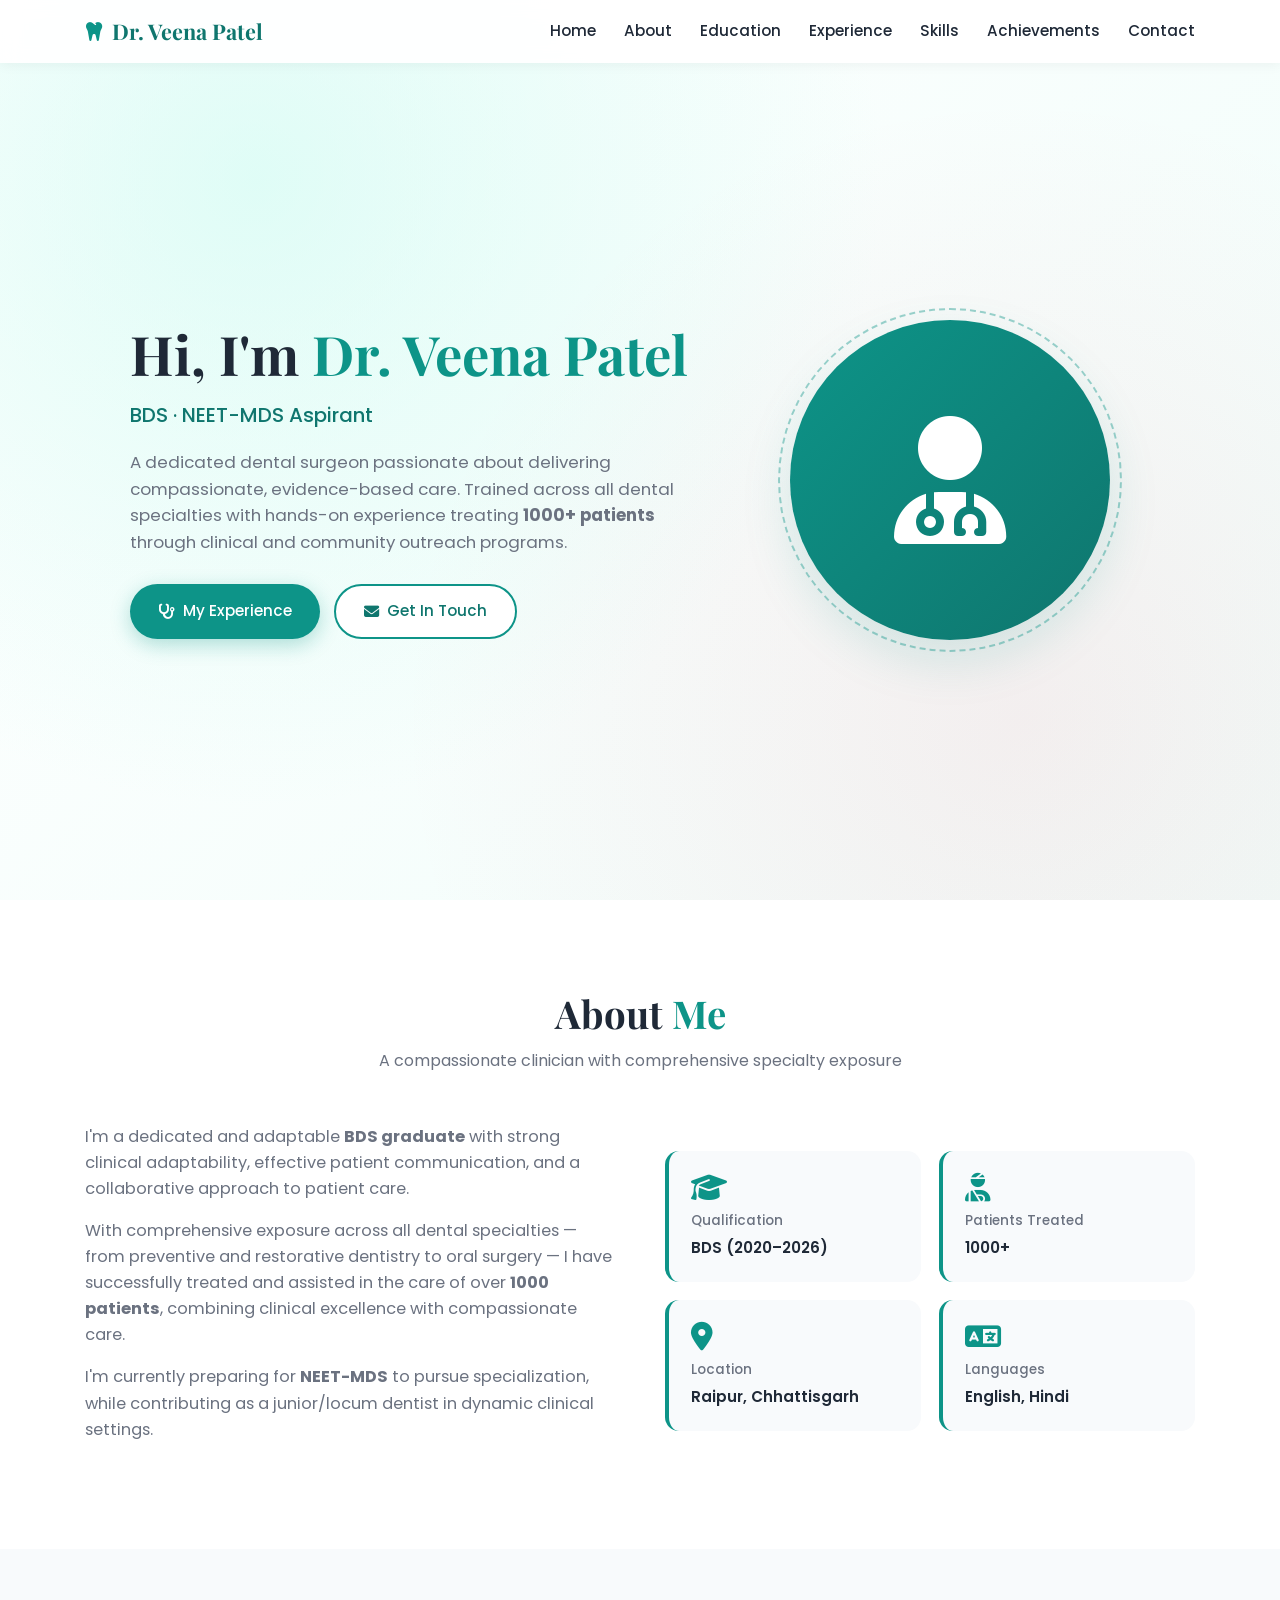
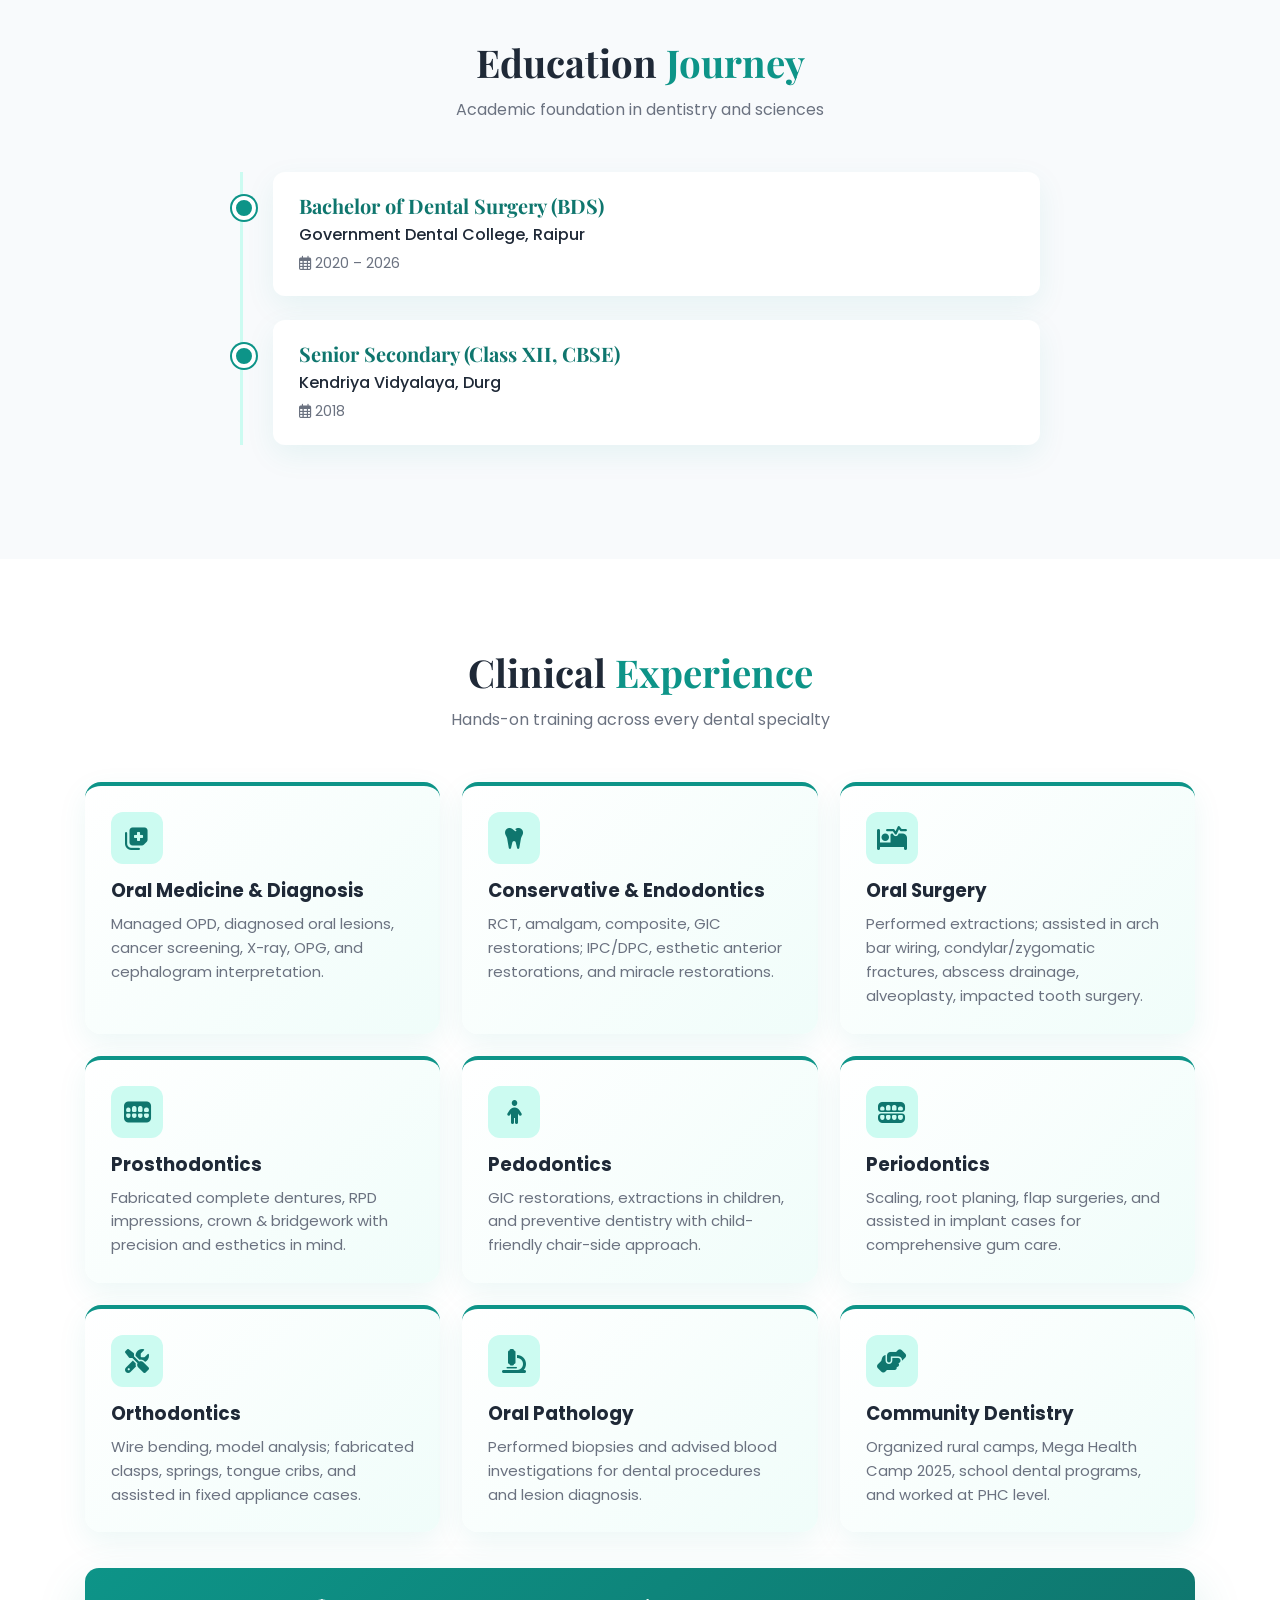
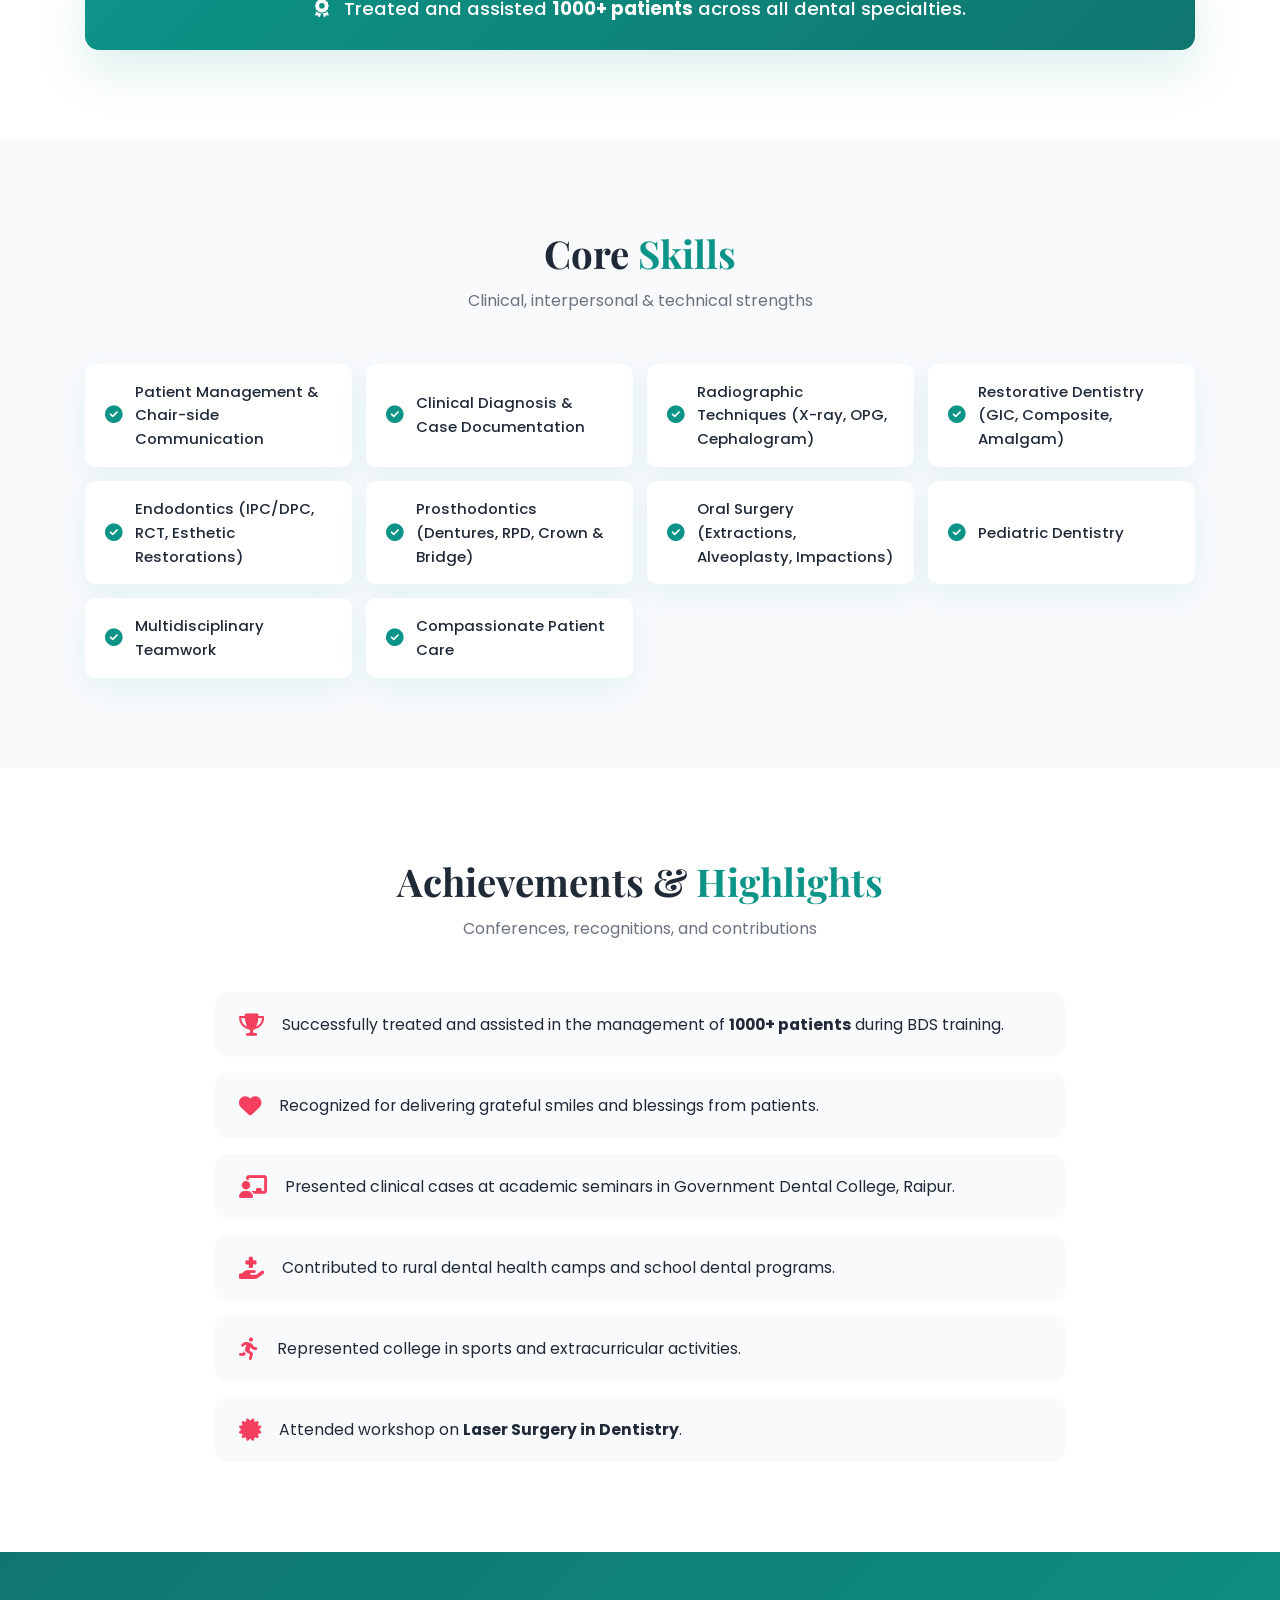
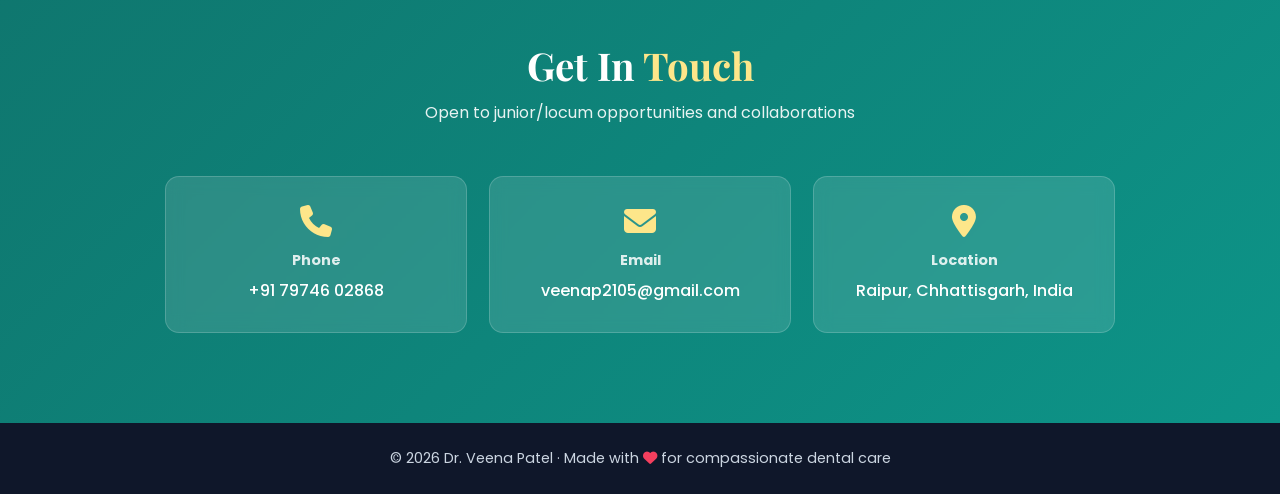
==== veena.html @ d3d99067 "Add Dr. Veena Patel portfolio page" ====
<!DOCTYPE html>
<html lang="en">
<head>
    <meta charset="UTF-8">
    <meta name="viewport" content="width=device-width, initial-scale=1.0">
    <meta name="description" content="Dr. Veena Patel - BDS Graduate, NEET-MDS Aspirant. Dental Surgeon Portfolio.">
    <title>Dr. Veena Patel | BDS | Dental Surgeon</title>
    <link rel="stylesheet" href="https://cdnjs.cloudflare.com/ajax/libs/font-awesome/6.4.0/css/all.min.css">
    <link href="https://fonts.googleapis.com/css2?family=Poppins:wght@300;400;500;600;700&family=Playfair+Display:wght@600;700&display=swap" rel="stylesheet">
    <style>
        * { margin: 0; padding: 0; box-sizing: border-box; }

        :root {
            --primary: #0d9488;        /* teal-600 */
            --primary-dark: #0f766e;   /* teal-700 */
            --primary-light: #ccfbf1;  /* teal-100 */
            --accent: #f43f5e;         /* rose-500 */
            --text: #1f2937;
            --text-light: #6b7280;
            --bg: #f8fafc;
            --white: #ffffff;
            --shadow: 0 10px 30px rgba(13, 148, 136, 0.08);
            --shadow-lg: 0 20px 50px rgba(13, 148, 136, 0.15);
        }

        html { scroll-behavior: smooth; }

        body {
            font-family: 'Poppins', sans-serif;
            color: var(--text);
            background: var(--bg);
            line-height: 1.6;
        }

        .container { max-width: 1150px; margin: 0 auto; padding: 0 20px; }

        h1, h2, h3 { font-family: 'Playfair Display', serif; line-height: 1.2; }

        /* Navbar */
        .navbar {
            position: fixed; top: 0; left: 0; right: 0;
            background: rgba(255,255,255,0.95);
            backdrop-filter: blur(10px);
            box-shadow: 0 2px 12px rgba(0,0,0,0.05);
            z-index: 1000;
            padding: 14px 0;
        }
        .navbar .container { display: flex; justify-content: space-between; align-items: center; }
        .nav-brand {
            font-family: 'Playfair Display', serif;
            font-weight: 700;
            font-size: 1.35rem;
            color: var(--primary-dark);
        }
        .nav-brand i { margin-right: 8px; color: var(--primary); }
        .nav-menu { list-style: none; display: flex; gap: 28px; }
        .nav-menu a {
            text-decoration: none; color: var(--text);
            font-weight: 500; font-size: 0.95rem;
            transition: color 0.2s;
        }
        .nav-menu a:hover { color: var(--primary); }
        .hamburger { display: none; flex-direction: column; gap: 5px; cursor: pointer; }
        .hamburger span { width: 25px; height: 3px; background: var(--primary-dark); border-radius: 2px; }

        /* Hero */
        .hero {
            min-height: 100vh;
            padding: 120px 0 60px;
            background:
                radial-gradient(circle at 20% 20%, rgba(204,251,241,0.6), transparent 50%),
                radial-gradient(circle at 80% 80%, rgba(244,63,94,0.08), transparent 50%),
                linear-gradient(135deg, #ffffff 0%, #f0fdfa 100%);
            display: flex; align-items: center;
        }
        .hero-grid {
            display: grid;
            grid-template-columns: 1.4fr 1fr;
            gap: 60px;
            align-items: center;
        }
        .hero-title {
            font-size: 3.4rem;
            color: var(--text);
            margin-bottom: 12px;
        }
        .hero-title .highlight { color: var(--primary); }
        .hero-subtitle {
            font-size: 1.25rem;
            color: var(--primary-dark);
            font-weight: 500;
            margin-bottom: 18px;
        }
        .hero-description {
            font-size: 1.05rem;
            color: var(--text-light);
            margin-bottom: 28px;
            max-width: 560px;
        }
        .hero-buttons { display: flex; gap: 14px; flex-wrap: wrap; }
        .btn {
            padding: 13px 28px;
            border-radius: 50px;
            text-decoration: none;
            font-weight: 500;
            font-size: 0.95rem;
            display: inline-flex; align-items: center; gap: 8px;
            transition: all 0.3s ease;
        }
        .btn-primary {
            background: var(--primary);
            color: white;
            box-shadow: 0 6px 20px rgba(13,148,136,0.3);
        }
        .btn-primary:hover { background: var(--primary-dark); transform: translateY(-2px); }
        .btn-secondary {
            background: white; color: var(--primary-dark);
            border: 2px solid var(--primary);
        }
        .btn-secondary:hover { background: var(--primary-light); }

        .hero-avatar {
            justify-self: center;
            width: 320px; height: 320px;
            border-radius: 50%;
            background: linear-gradient(135deg, var(--primary), var(--primary-dark));
            display: flex; align-items: center; justify-content: center;
            box-shadow: var(--shadow-lg);
            position: relative;
        }
        .hero-avatar::before {
            content: '';
            position: absolute; inset: -12px;
            border-radius: 50%;
            border: 2px dashed var(--primary);
            opacity: 0.4;
            animation: spin 30s linear infinite;
        }
        @keyframes spin { to { transform: rotate(360deg); } }
        .hero-avatar i { font-size: 8rem; color: white; }

        /* Sections */
        section { padding: 90px 0; }
        .section-title {
            text-align: center;
            font-size: 2.4rem;
            margin-bottom: 12px;
            color: var(--text);
        }
        .section-title span { color: var(--primary); }
        .section-subtitle {
            text-align: center;
            color: var(--text-light);
            margin-bottom: 50px;
            font-size: 1rem;
        }

        /* About */
        .about { background: white; }
        .about-grid {
            display: grid;
            grid-template-columns: 1fr 1fr;
            gap: 50px;
            align-items: center;
        }
        .about-text p {
            color: var(--text-light);
            margin-bottom: 16px;
            font-size: 1.02rem;
        }
        .info-cards {
            display: grid;
            grid-template-columns: 1fr 1fr;
            gap: 18px;
        }
        .info-card {
            background: var(--bg);
            padding: 22px;
            border-radius: 14px;
            border-left: 4px solid var(--primary);
            transition: transform 0.3s;
        }
        .info-card:hover { transform: translateY(-4px); }
        .info-card i {
            font-size: 1.8rem;
            color: var(--primary);
            margin-bottom: 8px;
        }
        .info-card h4 { font-family: 'Poppins', sans-serif; font-size: 0.85rem; color: var(--text-light); font-weight: 500; margin-bottom: 4px; }
        .info-card p { font-weight: 600; color: var(--text); font-size: 0.95rem; }

        /* Education */
        .education { background: var(--bg); }
        .timeline {
            max-width: 800px; margin: 0 auto;
            position: relative;
            padding-left: 30px;
            border-left: 3px solid var(--primary-light);
        }
        .timeline-item {
            position: relative;
            background: white;
            padding: 22px 26px;
            border-radius: 12px;
            box-shadow: var(--shadow);
            margin-bottom: 24px;
        }
        .timeline-item::before {
            content: '';
            position: absolute;
            left: -41px; top: 24px;
            width: 16px; height: 16px;
            background: var(--primary);
            border-radius: 50%;
            border: 4px solid white;
            box-shadow: 0 0 0 2px var(--primary);
        }
        .timeline-item h3 { font-size: 1.25rem; color: var(--primary-dark); margin-bottom: 4px; }
        .timeline-item .institute { color: var(--text); font-weight: 500; margin-bottom: 4px; }
        .timeline-item .duration { font-size: 0.88rem; color: var(--text-light); }

        /* Experience */
        .experience { background: white; }
        .exp-grid {
            display: grid;
            grid-template-columns: repeat(auto-fit, minmax(290px, 1fr));
            gap: 22px;
        }
        .exp-card {
            background: linear-gradient(135deg, #ffffff, #f0fdfa);
            padding: 26px;
            border-radius: 16px;
            box-shadow: var(--shadow);
            transition: all 0.3s;
            border-top: 4px solid var(--primary);
        }
        .exp-card:hover {
            transform: translateY(-6px);
            box-shadow: var(--shadow-lg);
        }
        .exp-icon {
            width: 52px; height: 52px;
            background: var(--primary-light);
            border-radius: 12px;
            display: flex; align-items: center; justify-content: center;
            margin-bottom: 16px;
        }
        .exp-icon i { font-size: 1.5rem; color: var(--primary-dark); }
        .exp-card h3 {
            font-family: 'Poppins', sans-serif;
            font-size: 1.15rem;
            margin-bottom: 10px;
            color: var(--text);
        }
        .exp-card p { font-size: 0.93rem; color: var(--text-light); }

        .highlight-banner {
            margin-top: 36px;
            background: linear-gradient(135deg, var(--primary), var(--primary-dark));
            color: white;
            padding: 26px;
            border-radius: 14px;
            text-align: center;
            font-size: 1.15rem;
            font-weight: 500;
            box-shadow: var(--shadow-lg);
        }
        .highlight-banner i { margin-right: 10px; }

        /* Skills */
        .skills { background: var(--bg); }
        .skills-grid {
            display: grid;
            grid-template-columns: repeat(auto-fit, minmax(260px, 1fr));
            gap: 14px;
        }
        .skill-chip {
            background: white;
            padding: 16px 20px;
            border-radius: 10px;
            box-shadow: var(--shadow);
            display: flex; align-items: center; gap: 12px;
            transition: all 0.3s;
        }
        .skill-chip:hover {
            transform: translateX(6px);
            border-left: 4px solid var(--primary);
        }
        .skill-chip i { color: var(--primary); font-size: 1.1rem; }
        .skill-chip span { font-size: 0.93rem; font-weight: 500; }

        /* Achievements */
        .achievements { background: white; }
        .ach-list {
            max-width: 850px;
            margin: 0 auto;
            display: grid;
            gap: 16px;
        }
        .ach-item {
            display: flex; gap: 18px;
            background: var(--bg);
            padding: 20px 24px;
            border-radius: 12px;
            transition: all 0.3s;
        }
        .ach-item:hover { background: var(--primary-light); }
        .ach-item i {
            color: var(--accent);
            font-size: 1.4rem;
            margin-top: 2px;
        }
        .ach-item p { color: var(--text); font-size: 0.98rem; }

        /* Contact */
        .contact {
            background: linear-gradient(135deg, var(--primary-dark), var(--primary));
            color: white;
        }
        .contact .section-title, .contact .section-subtitle { color: white; }
        .contact .section-title span { color: #fde68a; }
        .contact .section-subtitle { opacity: 0.9; }
        .contact-grid {
            display: grid;
            grid-template-columns: repeat(auto-fit, minmax(250px, 1fr));
            gap: 22px;
            max-width: 950px;
            margin: 0 auto;
        }
        .contact-card {
            background: rgba(255,255,255,0.12);
            backdrop-filter: blur(8px);
            padding: 28px 22px;
            border-radius: 14px;
            text-align: center;
            border: 1px solid rgba(255,255,255,0.18);
            transition: all 0.3s;
        }
        .contact-card:hover { background: rgba(255,255,255,0.18); transform: translateY(-4px); }
        .contact-card i { font-size: 2rem; margin-bottom: 12px; color: #fde68a; }
        .contact-card h4 { font-family: 'Poppins', sans-serif; font-size: 0.9rem; margin-bottom: 6px; opacity: 0.85; }
        .contact-card a, .contact-card p {
            color: white; text-decoration: none; font-weight: 500; font-size: 1rem;
            word-break: break-word;
        }
        .contact-card a:hover { text-decoration: underline; }

        /* Footer */
        footer {
            background: #0f172a;
            color: #cbd5e1;
            text-align: center;
            padding: 24px 0;
            font-size: 0.9rem;
        }
        footer i { color: var(--accent); }

        /* Responsive */
        @media (max-width: 860px) {
            .nav-menu { display: none; }
            .hamburger { display: flex; }
            .nav-menu.active {
                display: flex;
                position: absolute; top: 60px; left: 0; right: 0;
                background: white;
                flex-direction: column;
                padding: 20px;
                gap: 18px;
                box-shadow: 0 8px 20px rgba(0,0,0,0.1);
            }
            .hero-grid, .about-grid { grid-template-columns: 1fr; gap: 40px; }
            .hero-title { font-size: 2.3rem; }
            .hero-avatar { width: 240px; height: 240px; }
            .hero-avatar i { font-size: 6rem; }
            .section-title { font-size: 1.9rem; }
            section { padding: 60px 0; }
            .info-cards { grid-template-columns: 1fr; }
        }
    </style>
</head>
<body>
    <!-- Navigation -->
    <nav class="navbar">
        <div class="container">
            <div class="nav-brand"><i class="fas fa-tooth"></i>Dr. Veena Patel</div>
            <ul class="nav-menu" id="navMenu">
                <li><a href="#home">Home</a></li>
                <li><a href="#about">About</a></li>
                <li><a href="#education">Education</a></li>
                <li><a href="#experience">Experience</a></li>
                <li><a href="#skills">Skills</a></li>
                <li><a href="#achievements">Achievements</a></li>
                <li><a href="#contact">Contact</a></li>
            </ul>
            <div class="hamburger" id="hamburger">
                <span></span><span></span><span></span>
            </div>
        </div>
    </nav>

    <!-- Hero -->
    <section id="home" class="hero">
        <div class="container">
            <div class="hero-grid">
                <div>
                    <h1 class="hero-title">Hi, I'm <span class="highlight">Dr. Veena Patel</span></h1>
                    <p class="hero-subtitle">BDS &middot; NEET-MDS Aspirant</p>
                    <p class="hero-description">
                        A dedicated dental surgeon passionate about delivering compassionate, evidence-based care.
                        Trained across all dental specialties with hands-on experience treating
                        <strong>1000+ patients</strong> through clinical and community outreach programs.
                    </p>
                    <div class="hero-buttons">
                        <a href="#experience" class="btn btn-primary"><i class="fas fa-stethoscope"></i> My Experience</a>
                        <a href="#contact" class="btn btn-secondary"><i class="fas fa-envelope"></i> Get In Touch</a>
                    </div>
                </div>
                <div class="hero-avatar">
                    <i class="fas fa-user-md"></i>
                </div>
            </div>
        </div>
    </section>

    <!-- About -->
    <section id="about" class="about">
        <div class="container">
            <h2 class="section-title">About <span>Me</span></h2>
            <p class="section-subtitle">A compassionate clinician with comprehensive specialty exposure</p>
            <div class="about-grid">
                <div class="about-text">
                    <p>
                        I'm a dedicated and adaptable <strong>BDS graduate</strong> with strong clinical adaptability,
                        effective patient communication, and a collaborative approach to patient care.
                    </p>
                    <p>
                        With comprehensive exposure across all dental specialties — from preventive and restorative
                        dentistry to oral surgery — I have successfully treated and assisted in the care of
                        over <strong>1000 patients</strong>, combining clinical excellence with compassionate care.
                    </p>
                    <p>
                        I'm currently preparing for <strong>NEET-MDS</strong> to pursue specialization, while
                        contributing as a junior/locum dentist in dynamic clinical settings.
                    </p>
                </div>
                <div class="info-cards">
                    <div class="info-card">
                        <i class="fas fa-graduation-cap"></i>
                        <h4>Qualification</h4>
                        <p>BDS (2020–2026)</p>
                    </div>
                    <div class="info-card">
                        <i class="fas fa-user-injured"></i>
                        <h4>Patients Treated</h4>
                        <p>1000+</p>
                    </div>
                    <div class="info-card">
                        <i class="fas fa-map-marker-alt"></i>
                        <h4>Location</h4>
                        <p>Raipur, Chhattisgarh</p>
                    </div>
                    <div class="info-card">
                        <i class="fas fa-language"></i>
                        <h4>Languages</h4>
                        <p>English, Hindi</p>
                    </div>
                </div>
            </div>
        </div>
    </section>

    <!-- Education -->
    <section id="education" class="education">
        <div class="container">
            <h2 class="section-title">Education <span>Journey</span></h2>
            <p class="section-subtitle">Academic foundation in dentistry and sciences</p>
            <div class="timeline">
                <div class="timeline-item">
                    <h3>Bachelor of Dental Surgery (BDS)</h3>
                    <p class="institute">Government Dental College, Raipur</p>
                    <p class="duration"><i class="far fa-calendar-alt"></i> 2020 – 2026</p>
                </div>
                <div class="timeline-item">
                    <h3>Senior Secondary (Class XII, CBSE)</h3>
                    <p class="institute">Kendriya Vidyalaya, Durg</p>
                    <p class="duration"><i class="far fa-calendar-alt"></i> 2018</p>
                </div>
            </div>
        </div>
    </section>

    <!-- Experience -->
    <section id="experience" class="experience">
        <div class="container">
            <h2 class="section-title">Clinical <span>Experience</span></h2>
            <p class="section-subtitle">Hands-on training across every dental specialty</p>
            <div class="exp-grid">
                <div class="exp-card">
                    <div class="exp-icon"><i class="fas fa-notes-medical"></i></div>
                    <h3>Oral Medicine & Diagnosis</h3>
                    <p>Managed OPD, diagnosed oral lesions, cancer screening, X-ray, OPG, and cephalogram interpretation.</p>
                </div>
                <div class="exp-card">
                    <div class="exp-icon"><i class="fas fa-tooth"></i></div>
                    <h3>Conservative & Endodontics</h3>
                    <p>RCT, amalgam, composite, GIC restorations; IPC/DPC, esthetic anterior restorations, and miracle restorations.</p>
                </div>
                <div class="exp-card">
                    <div class="exp-icon"><i class="fas fa-procedures"></i></div>
                    <h3>Oral Surgery</h3>
                    <p>Performed extractions; assisted in arch bar wiring, condylar/zygomatic fractures, abscess drainage, alveoplasty, impacted tooth surgery.</p>
                </div>
                <div class="exp-card">
                    <div class="exp-icon"><i class="fas fa-teeth"></i></div>
                    <h3>Prosthodontics</h3>
                    <p>Fabricated complete dentures, RPD impressions, crown & bridgework with precision and esthetics in mind.</p>
                </div>
                <div class="exp-card">
                    <div class="exp-icon"><i class="fas fa-child"></i></div>
                    <h3>Pedodontics</h3>
                    <p>GIC restorations, extractions in children, and preventive dentistry with child-friendly chair-side approach.</p>
                </div>
                <div class="exp-card">
                    <div class="exp-icon"><i class="fas fa-teeth-open"></i></div>
                    <h3>Periodontics</h3>
                    <p>Scaling, root planing, flap surgeries, and assisted in implant cases for comprehensive gum care.</p>
                </div>
                <div class="exp-card">
                    <div class="exp-icon"><i class="fas fa-tools"></i></div>
                    <h3>Orthodontics</h3>
                    <p>Wire bending, model analysis; fabricated clasps, springs, tongue cribs, and assisted in fixed appliance cases.</p>
                </div>
                <div class="exp-card">
                    <div class="exp-icon"><i class="fas fa-microscope"></i></div>
                    <h3>Oral Pathology</h3>
                    <p>Performed biopsies and advised blood investigations for dental procedures and lesion diagnosis.</p>
                </div>
                <div class="exp-card">
                    <div class="exp-icon"><i class="fas fa-hands-helping"></i></div>
                    <h3>Community Dentistry</h3>
                    <p>Organized rural camps, Mega Health Camp 2025, school dental programs, and worked at PHC level.</p>
                </div>
            </div>
            <div class="highlight-banner">
                <i class="fas fa-award"></i>
                Treated and assisted <strong>1000+ patients</strong> across all dental specialties.
            </div>
        </div>
    </section>

    <!-- Skills -->
    <section id="skills" class="skills">
        <div class="container">
            <h2 class="section-title">Core <span>Skills</span></h2>
            <p class="section-subtitle">Clinical, interpersonal & technical strengths</p>
            <div class="skills-grid">
                <div class="skill-chip"><i class="fas fa-check-circle"></i><span>Patient Management & Chair-side Communication</span></div>
                <div class="skill-chip"><i class="fas fa-check-circle"></i><span>Clinical Diagnosis & Case Documentation</span></div>
                <div class="skill-chip"><i class="fas fa-check-circle"></i><span>Radiographic Techniques (X-ray, OPG, Cephalogram)</span></div>
                <div class="skill-chip"><i class="fas fa-check-circle"></i><span>Restorative Dentistry (GIC, Composite, Amalgam)</span></div>
                <div class="skill-chip"><i class="fas fa-check-circle"></i><span>Endodontics (IPC/DPC, RCT, Esthetic Restorations)</span></div>
                <div class="skill-chip"><i class="fas fa-check-circle"></i><span>Prosthodontics (Dentures, RPD, Crown & Bridge)</span></div>
                <div class="skill-chip"><i class="fas fa-check-circle"></i><span>Oral Surgery (Extractions, Alveoplasty, Impactions)</span></div>
                <div class="skill-chip"><i class="fas fa-check-circle"></i><span>Pediatric Dentistry</span></div>
                <div class="skill-chip"><i class="fas fa-check-circle"></i><span>Multidisciplinary Teamwork</span></div>
                <div class="skill-chip"><i class="fas fa-check-circle"></i><span>Compassionate Patient Care</span></div>
            </div>
        </div>
    </section>

    <!-- Achievements -->
    <section id="achievements" class="achievements">
        <div class="container">
            <h2 class="section-title">Achievements & <span>Highlights</span></h2>
            <p class="section-subtitle">Conferences, recognitions, and contributions</p>
            <div class="ach-list">
                <div class="ach-item"><i class="fas fa-trophy"></i><p>Successfully treated and assisted in the management of <strong>1000+ patients</strong> during BDS training.</p></div>
                <div class="ach-item"><i class="fas fa-heart"></i><p>Recognized for delivering grateful smiles and blessings from patients.</p></div>
                <div class="ach-item"><i class="fas fa-chalkboard-teacher"></i><p>Presented clinical cases at academic seminars in Government Dental College, Raipur.</p></div>
                <div class="ach-item"><i class="fas fa-hand-holding-medical"></i><p>Contributed to rural dental health camps and school dental programs.</p></div>
                <div class="ach-item"><i class="fas fa-running"></i><p>Represented college in sports and extracurricular activities.</p></div>
                <div class="ach-item"><i class="fas fa-certificate"></i><p>Attended workshop on <strong>Laser Surgery in Dentistry</strong>.</p></div>
            </div>
        </div>
    </section>

    <!-- Contact -->
    <section id="contact" class="contact">
        <div class="container">
            <h2 class="section-title">Get In <span>Touch</span></h2>
            <p class="section-subtitle">Open to junior/locum opportunities and collaborations</p>
            <div class="contact-grid">
                <div class="contact-card">
                    <i class="fas fa-phone"></i>
                    <h4>Phone</h4>
                    <a href="tel:+917974602868">+91 79746 02868</a>
                </div>
                <div class="contact-card">
                    <i class="fas fa-envelope"></i>
                    <h4>Email</h4>
                    <a href="mailto:veenap2105@gmail.com">veenap2105@gmail.com</a>
                </div>
                <div class="contact-card">
                    <i class="fas fa-map-marker-alt"></i>
                    <h4>Location</h4>
                    <p>Raipur, Chhattisgarh, India</p>
                </div>
            </div>
        </div>
    </section>

    <!-- Footer -->
    <footer>
        <div class="container">
            <p>&copy; 2026 Dr. Veena Patel &middot; Made with <i class="fas fa-heart"></i> for compassionate dental care</p>
        </div>
    </footer>

    <script>
        // Mobile menu toggle
        const hamburger = document.getElementById('hamburger');
        const navMenu = document.getElementById('navMenu');
        hamburger.addEventListener('click', () => navMenu.classList.toggle('active'));
        document.querySelectorAll('.nav-menu a').forEach(link => {
            link.addEventListener('click', () => navMenu.classList.remove('active'));
        });
    </script>
</body>
</html>
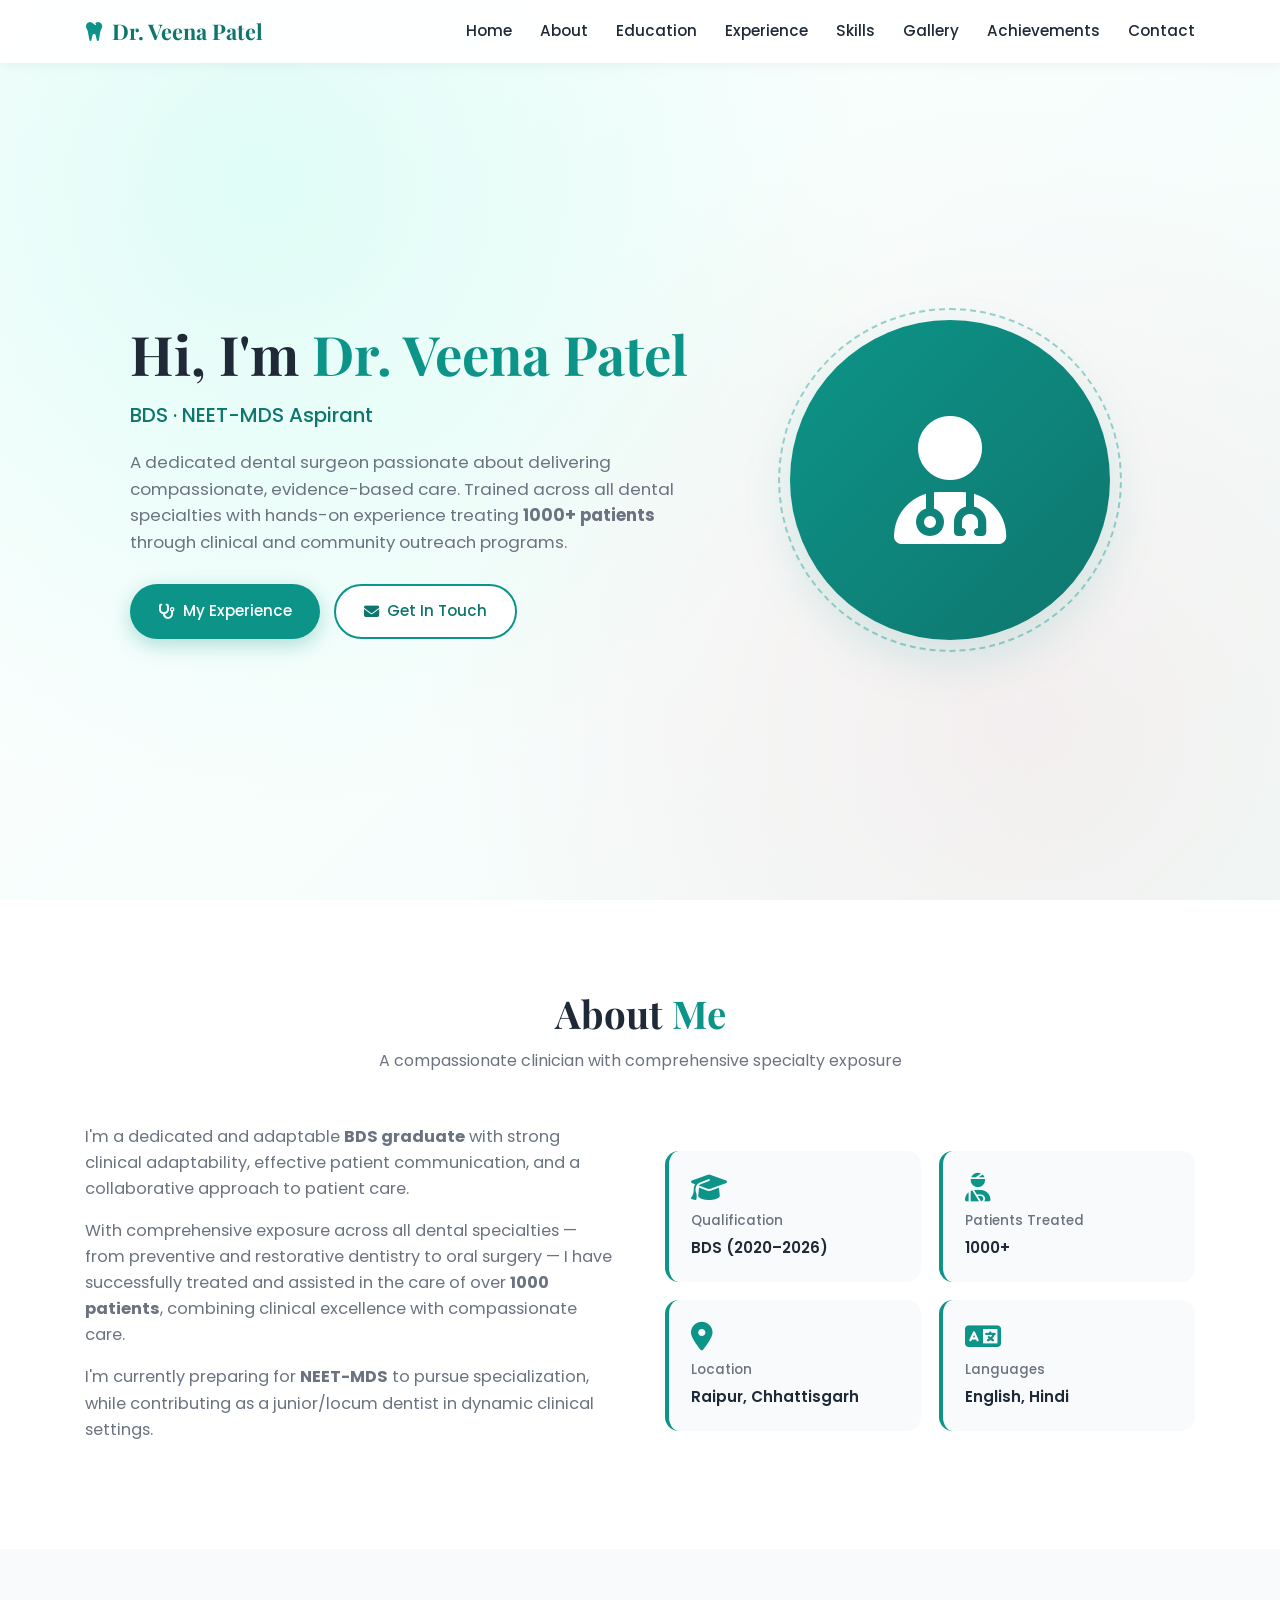
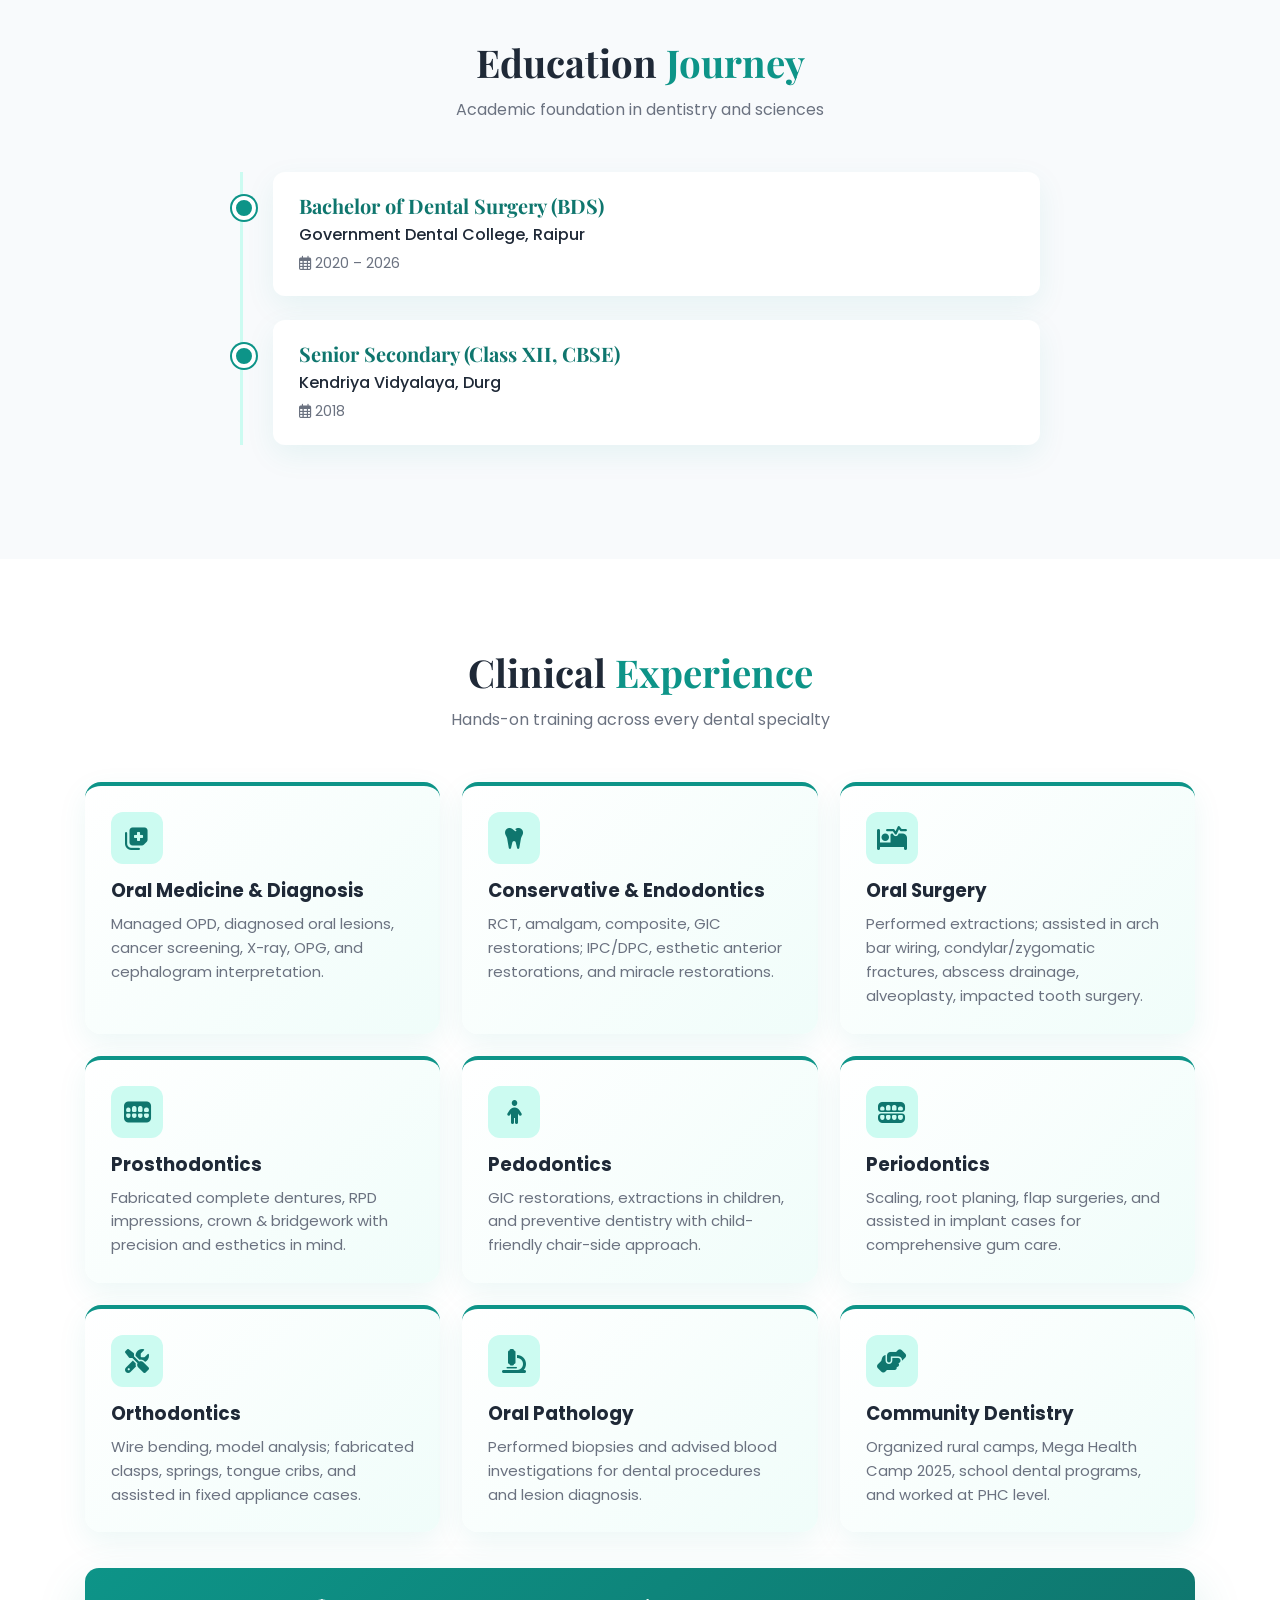
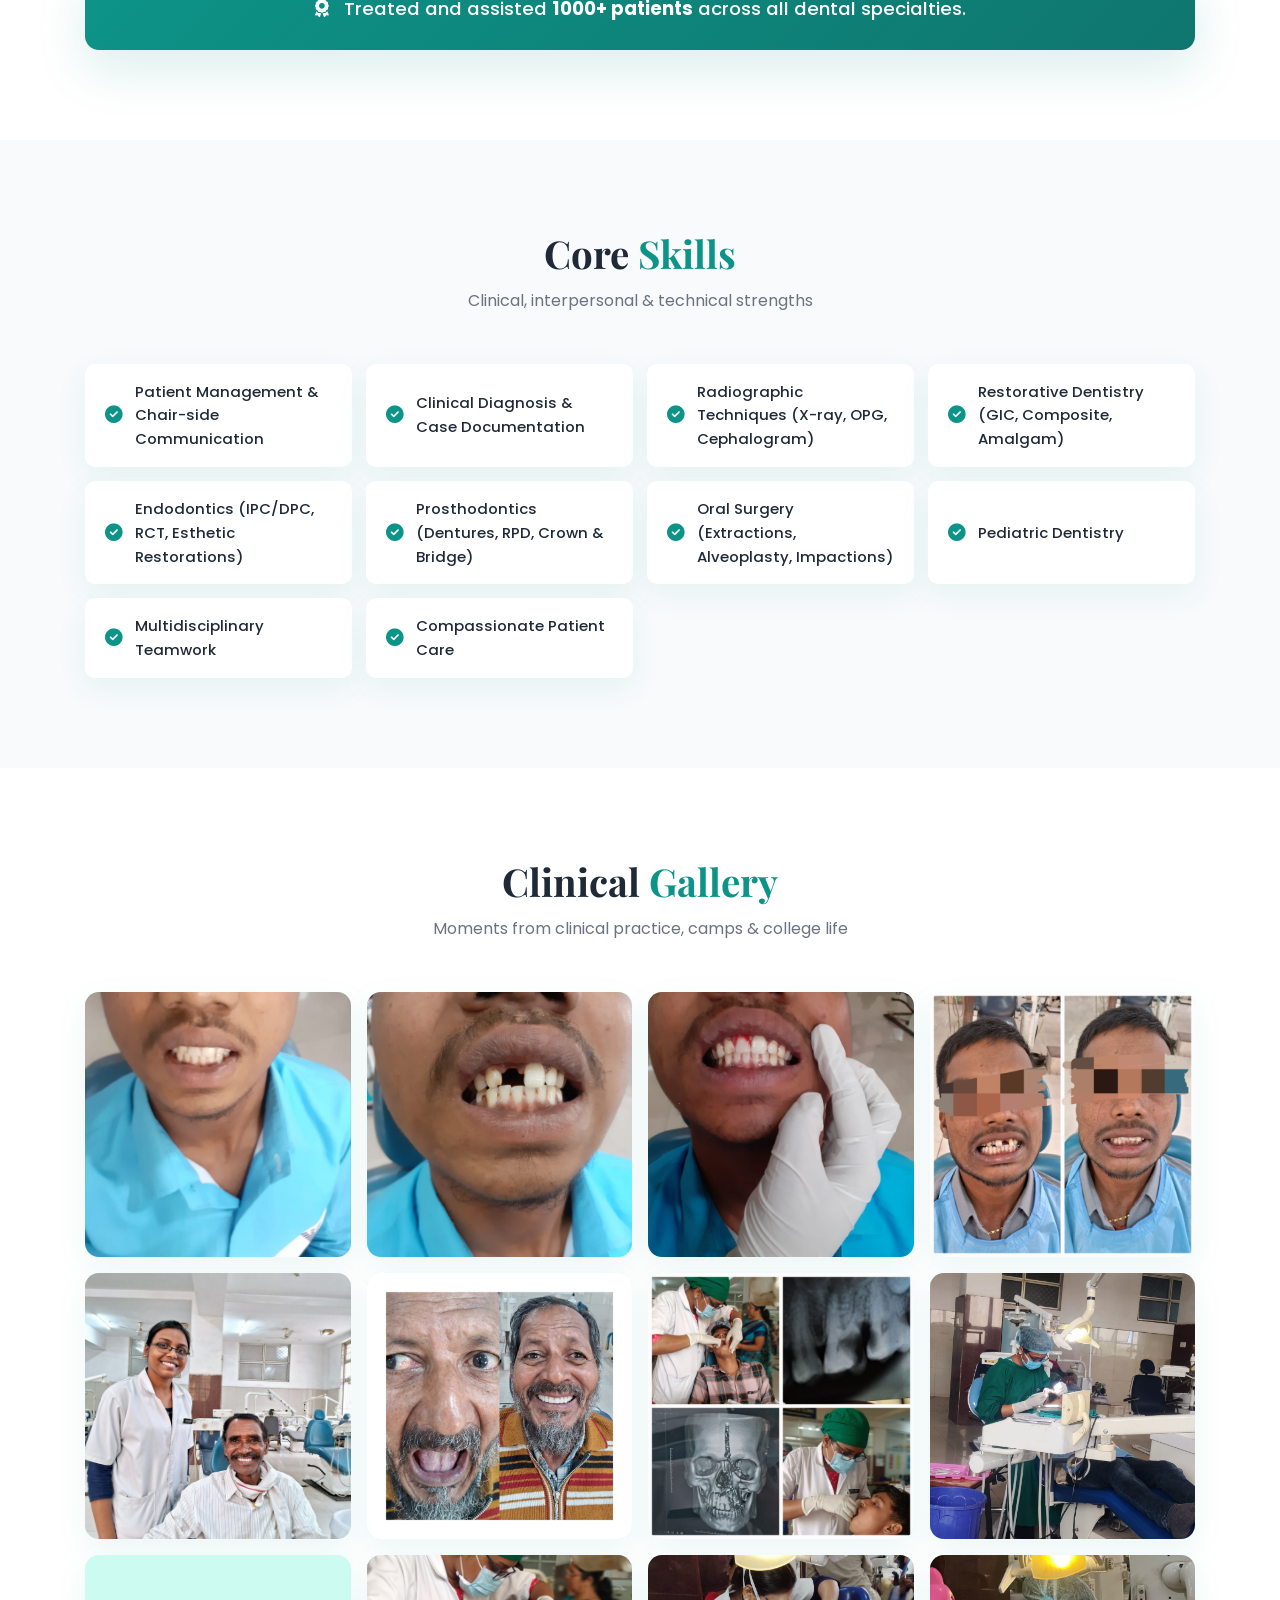
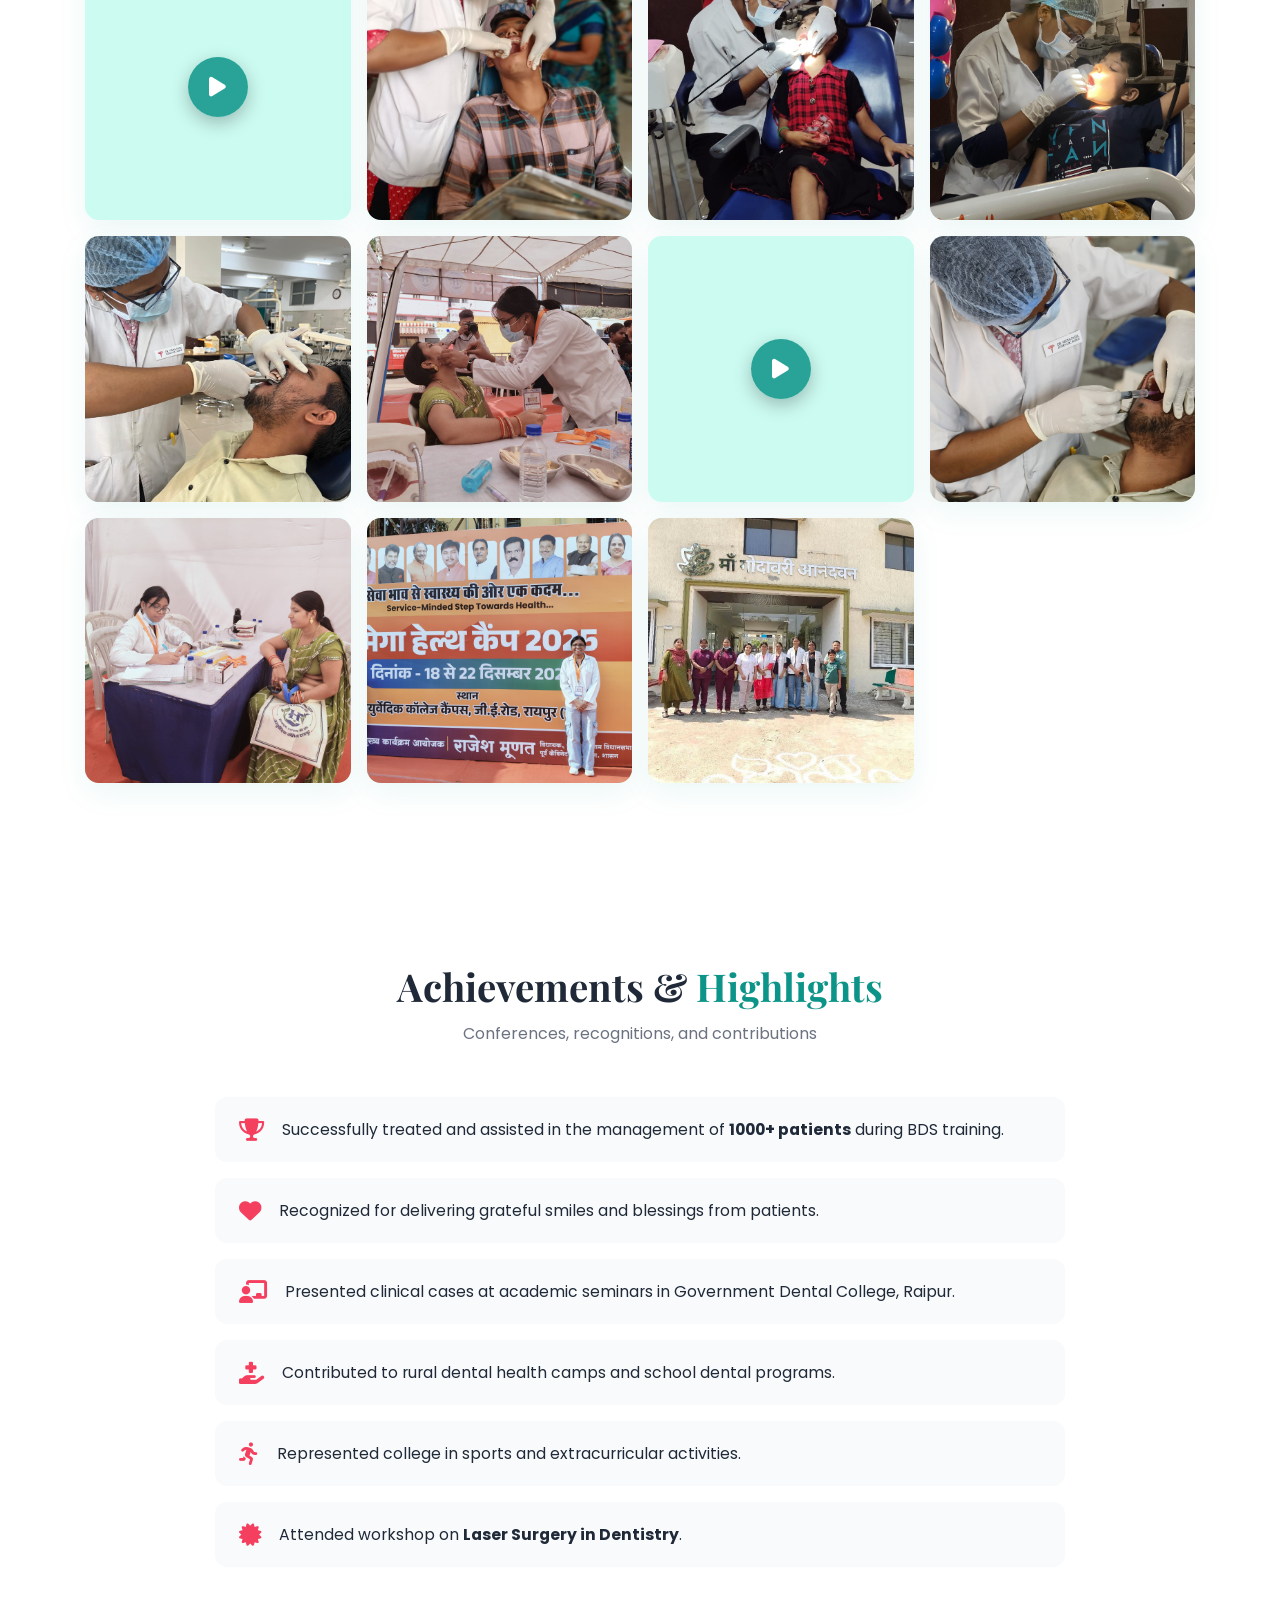
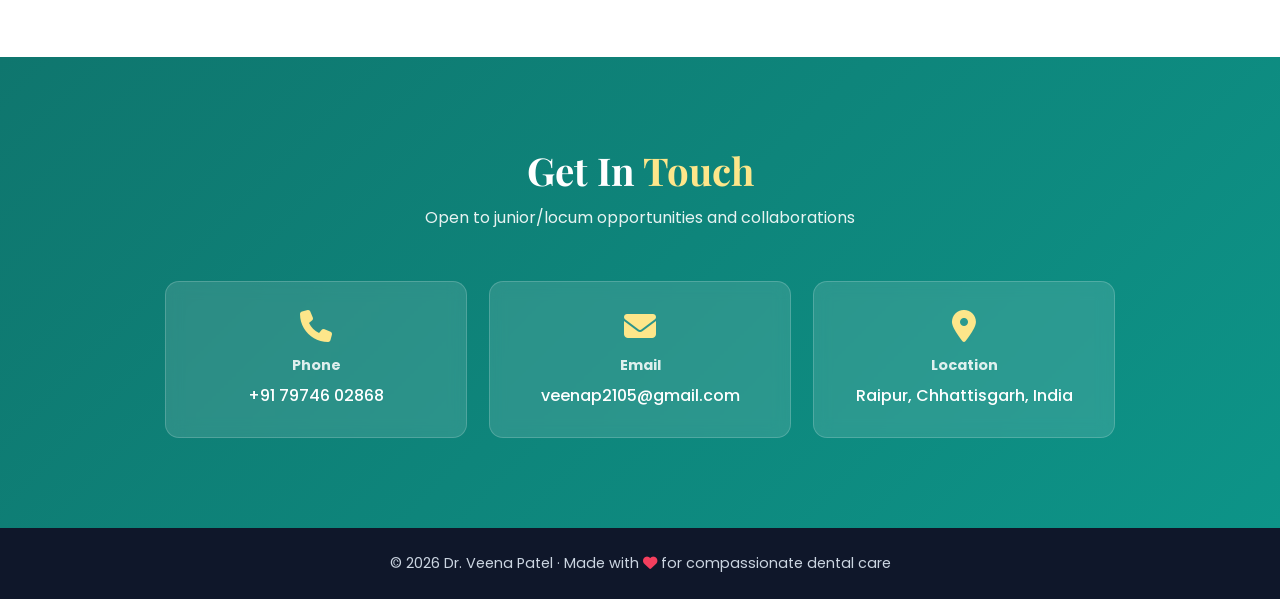
==== commit 7ea32d69: "Add Gallery section with lightbox for Dr. Veena's page" ====
--- a/veena.html
+++ b/veena.html
@@ -354,6 +354,115 @@
             font-size: 0.9rem;
         }
         footer i { color: var(--accent); }
+
+        /* Gallery */
+        .gallery { background: white; }
+        .gallery-grid {
+            display: grid;
+            grid-template-columns: repeat(auto-fill, minmax(240px, 1fr));
+            gap: 16px;
+        }
+        .gallery-item {
+            position: relative;
+            aspect-ratio: 1 / 1;
+            overflow: hidden;
+            border-radius: 14px;
+            cursor: pointer;
+            box-shadow: var(--shadow);
+            background: var(--primary-light);
+            transition: transform 0.35s ease, box-shadow 0.35s ease;
+        }
+        .gallery-item img, .gallery-item video {
+            width: 100%; height: 100%;
+            object-fit: cover;
+            display: block;
+            transition: transform 0.5s ease;
+        }
+        .gallery-item:hover { transform: translateY(-4px); box-shadow: var(--shadow-lg); }
+        .gallery-item:hover img, .gallery-item:hover video { transform: scale(1.08); }
+        .gallery-item .gallery-overlay {
+            position: absolute; inset: 0;
+            background: linear-gradient(to top, rgba(15, 118, 110, 0.7), transparent 50%);
+            opacity: 0;
+            transition: opacity 0.3s ease;
+            display: flex; align-items: flex-end; justify-content: center;
+            padding: 16px;
+            color: white;
+            font-size: 1.2rem;
+        }
+        .gallery-item:hover .gallery-overlay { opacity: 1; }
+        .gallery-item.video-item::after {
+            content: '\f04b';
+            font-family: 'Font Awesome 6 Free';
+            font-weight: 900;
+            position: absolute;
+            top: 50%; left: 50%;
+            transform: translate(-50%, -50%);
+            width: 60px; height: 60px;
+            background: rgba(13, 148, 136, 0.85);
+            color: white;
+            border-radius: 50%;
+            display: flex; align-items: center; justify-content: center;
+            font-size: 1.4rem;
+            pointer-events: none;
+            box-shadow: 0 6px 18px rgba(0,0,0,0.25);
+        }
+
+        /* Lightbox */
+        .lightbox {
+            position: fixed; inset: 0;
+            background: rgba(0, 0, 0, 0.92);
+            display: none;
+            align-items: center; justify-content: center;
+            z-index: 2000;
+            padding: 30px;
+            animation: fadeIn 0.25s ease;
+        }
+        .lightbox.active { display: flex; }
+        @keyframes fadeIn { from { opacity: 0; } to { opacity: 1; } }
+        .lightbox-content {
+            max-width: 92vw;
+            max-height: 88vh;
+            border-radius: 10px;
+            box-shadow: 0 20px 60px rgba(0,0,0,0.5);
+        }
+        .lightbox-content img, .lightbox-content video {
+            max-width: 92vw;
+            max-height: 88vh;
+            border-radius: 10px;
+            display: block;
+        }
+        .lightbox-close, .lightbox-prev, .lightbox-next {
+            position: absolute;
+            background: rgba(255,255,255,0.12);
+            color: white;
+            border: none;
+            width: 50px; height: 50px;
+            border-radius: 50%;
+            font-size: 1.4rem;
+            cursor: pointer;
+            display: flex; align-items: center; justify-content: center;
+            transition: background 0.2s, transform 0.2s;
+            backdrop-filter: blur(10px);
+        }
+        .lightbox-close:hover, .lightbox-prev:hover, .lightbox-next:hover {
+            background: rgba(255,255,255,0.25);
+            transform: scale(1.1);
+        }
+        .lightbox-close { top: 24px; right: 24px; }
+        .lightbox-prev { left: 24px; top: 50%; transform: translateY(-50%); }
+        .lightbox-next { right: 24px; top: 50%; transform: translateY(-50%); }
+        .lightbox-prev:hover, .lightbox-next:hover { transform: translateY(-50%) scale(1.1); }
+        .lightbox-counter {
+            position: absolute;
+            bottom: 24px; left: 50%;
+            transform: translateX(-50%);
+            color: white;
+            background: rgba(0,0,0,0.5);
+            padding: 6px 16px;
+            border-radius: 20px;
+            font-size: 0.9rem;
+        }
 
         /* Responsive */
         @media (max-width: 860px) {
@@ -375,6 +484,11 @@
             .section-title { font-size: 1.9rem; }
             section { padding: 60px 0; }
             .info-cards { grid-template-columns: 1fr; }
+            .gallery-grid { grid-template-columns: repeat(auto-fill, minmax(150px, 1fr)); gap: 10px; }
+            .lightbox-close, .lightbox-prev, .lightbox-next { width: 42px; height: 42px; font-size: 1.1rem; }
+            .lightbox-close { top: 14px; right: 14px; }
+            .lightbox-prev { left: 10px; }
+            .lightbox-next { right: 10px; }
         }
     </style>
 </head>
@@ -389,6 +503,7 @@
                 <li><a href="#education">Education</a></li>
                 <li><a href="#experience">Experience</a></li>
                 <li><a href="#skills">Skills</a></li>
+                <li><a href="#gallery">Gallery</a></li>
                 <li><a href="#achievements">Achievements</a></li>
                 <li><a href="#contact">Contact</a></li>
             </ul>
@@ -568,6 +683,44 @@
         </div>
     </section>
 
+    <!-- Gallery -->
+    <section id="gallery" class="gallery">
+        <div class="container">
+            <h2 class="section-title">Clinical <span>Gallery</span></h2>
+            <p class="section-subtitle">Moments from clinical practice, camps & college life</p>
+            <div class="gallery-grid" id="galleryGrid">
+                <div class="gallery-item" data-type="image" data-src="Veena_dental/gallery-01.jpeg"><img src="Veena_dental/gallery-01.jpeg" alt="Dental moment 1" loading="lazy"><div class="gallery-overlay"><i class="fas fa-search-plus"></i></div></div>
+                <div class="gallery-item" data-type="image" data-src="Veena_dental/gallery-02.jpeg"><img src="Veena_dental/gallery-02.jpeg" alt="Dental moment 2" loading="lazy"><div class="gallery-overlay"><i class="fas fa-search-plus"></i></div></div>
+                <div class="gallery-item" data-type="image" data-src="Veena_dental/gallery-03.jpeg"><img src="Veena_dental/gallery-03.jpeg" alt="Dental moment 3" loading="lazy"><div class="gallery-overlay"><i class="fas fa-search-plus"></i></div></div>
+                <div class="gallery-item" data-type="image" data-src="Veena_dental/gallery-04.jpeg"><img src="Veena_dental/gallery-04.jpeg" alt="Dental moment 4" loading="lazy"><div class="gallery-overlay"><i class="fas fa-search-plus"></i></div></div>
+                <div class="gallery-item" data-type="image" data-src="Veena_dental/gallery-05.jpeg"><img src="Veena_dental/gallery-05.jpeg" alt="Dental moment 5" loading="lazy"><div class="gallery-overlay"><i class="fas fa-search-plus"></i></div></div>
+                <div class="gallery-item" data-type="image" data-src="Veena_dental/gallery-06.jpeg"><img src="Veena_dental/gallery-06.jpeg" alt="Dental moment 6" loading="lazy"><div class="gallery-overlay"><i class="fas fa-search-plus"></i></div></div>
+                <div class="gallery-item" data-type="image" data-src="Veena_dental/gallery-07.jpeg"><img src="Veena_dental/gallery-07.jpeg" alt="Dental moment 7" loading="lazy"><div class="gallery-overlay"><i class="fas fa-search-plus"></i></div></div>
+                <div class="gallery-item" data-type="image" data-src="Veena_dental/gallery-08.jpeg"><img src="Veena_dental/gallery-08.jpeg" alt="Dental moment 8" loading="lazy"><div class="gallery-overlay"><i class="fas fa-search-plus"></i></div></div>
+                <div class="gallery-item video-item" data-type="video" data-src="Veena_dental/video-01.mp4"><video src="Veena_dental/video-01.mp4" muted preload="metadata"></video><div class="gallery-overlay"></div></div>
+                <div class="gallery-item" data-type="image" data-src="Veena_dental/gallery-09.jpeg"><img src="Veena_dental/gallery-09.jpeg" alt="Dental moment 9" loading="lazy"><div class="gallery-overlay"><i class="fas fa-search-plus"></i></div></div>
+                <div class="gallery-item" data-type="image" data-src="Veena_dental/gallery-10.jpeg"><img src="Veena_dental/gallery-10.jpeg" alt="Dental moment 10" loading="lazy"><div class="gallery-overlay"><i class="fas fa-search-plus"></i></div></div>
+                <div class="gallery-item" data-type="image" data-src="Veena_dental/gallery-11.jpeg"><img src="Veena_dental/gallery-11.jpeg" alt="Dental moment 11" loading="lazy"><div class="gallery-overlay"><i class="fas fa-search-plus"></i></div></div>
+                <div class="gallery-item" data-type="image" data-src="Veena_dental/gallery-12.jpeg"><img src="Veena_dental/gallery-12.jpeg" alt="Dental moment 12" loading="lazy"><div class="gallery-overlay"><i class="fas fa-search-plus"></i></div></div>
+                <div class="gallery-item" data-type="image" data-src="Veena_dental/gallery-13.jpeg"><img src="Veena_dental/gallery-13.jpeg" alt="Dental moment 13" loading="lazy"><div class="gallery-overlay"><i class="fas fa-search-plus"></i></div></div>
+                <div class="gallery-item video-item" data-type="video" data-src="Veena_dental/video-02.mp4"><video src="Veena_dental/video-02.mp4" muted preload="metadata"></video><div class="gallery-overlay"></div></div>
+                <div class="gallery-item" data-type="image" data-src="Veena_dental/gallery-14.jpeg"><img src="Veena_dental/gallery-14.jpeg" alt="Dental moment 14" loading="lazy"><div class="gallery-overlay"><i class="fas fa-search-plus"></i></div></div>
+                <div class="gallery-item" data-type="image" data-src="Veena_dental/gallery-15.jpeg"><img src="Veena_dental/gallery-15.jpeg" alt="Dental moment 15" loading="lazy"><div class="gallery-overlay"><i class="fas fa-search-plus"></i></div></div>
+                <div class="gallery-item" data-type="image" data-src="Veena_dental/gallery-16.jpeg"><img src="Veena_dental/gallery-16.jpeg" alt="Dental moment 16" loading="lazy"><div class="gallery-overlay"><i class="fas fa-search-plus"></i></div></div>
+                <div class="gallery-item" data-type="image" data-src="Veena_dental/gallery-17.jpeg"><img src="Veena_dental/gallery-17.jpeg" alt="Dental moment 17" loading="lazy"><div class="gallery-overlay"><i class="fas fa-search-plus"></i></div></div>
+            </div>
+        </div>
+    </section>
+
+    <!-- Lightbox -->
+    <div class="lightbox" id="lightbox">
+        <button class="lightbox-close" id="lightboxClose" aria-label="Close"><i class="fas fa-times"></i></button>
+        <button class="lightbox-prev" id="lightboxPrev" aria-label="Previous"><i class="fas fa-chevron-left"></i></button>
+        <button class="lightbox-next" id="lightboxNext" aria-label="Next"><i class="fas fa-chevron-right"></i></button>
+        <div class="lightbox-content" id="lightboxContent"></div>
+        <div class="lightbox-counter" id="lightboxCounter"></div>
+    </div>
+
     <!-- Achievements -->
     <section id="achievements" class="achievements">
         <div class="container">
@@ -624,6 +777,61 @@
         document.querySelectorAll('.nav-menu a').forEach(link => {
             link.addEventListener('click', () => navMenu.classList.remove('active'));
         });
+
+        // Lightbox
+        const galleryItems = Array.from(document.querySelectorAll('.gallery-item'));
+        const lightbox = document.getElementById('lightbox');
+        const lightboxContent = document.getElementById('lightboxContent');
+        const lightboxCounter = document.getElementById('lightboxCounter');
+        let currentIndex = 0;
+
+        function renderLightbox(index) {
+            const item = galleryItems[index];
+            const type = item.dataset.type;
+            const src = item.dataset.src;
+            if (type === 'video') {
+                lightboxContent.innerHTML = `<video src="${src}" controls autoplay playsinline></video>`;
+            } else {
+                lightboxContent.innerHTML = `<img src="${src}" alt="Gallery image">`;
+            }
+            lightboxCounter.textContent = `${index + 1} / ${galleryItems.length}`;
+            currentIndex = index;
+        }
+
+        function openLightbox(index) {
+            renderLightbox(index);
+            lightbox.classList.add('active');
+            document.body.style.overflow = 'hidden';
+        }
+
+        function closeLightbox() {
+            lightbox.classList.remove('active');
+            lightboxContent.innerHTML = '';
+            document.body.style.overflow = '';
+        }
+
+        galleryItems.forEach((item, i) => {
+            item.addEventListener('click', () => openLightbox(i));
+        });
+
+        document.getElementById('lightboxClose').addEventListener('click', closeLightbox);
+        document.getElementById('lightboxPrev').addEventListener('click', (e) => {
+            e.stopPropagation();
+            renderLightbox((currentIndex - 1 + galleryItems.length) % galleryItems.length);
+        });
+        document.getElementById('lightboxNext').addEventListener('click', (e) => {
+            e.stopPropagation();
+            renderLightbox((currentIndex + 1) % galleryItems.length);
+        });
+        lightbox.addEventListener('click', (e) => {
+            if (e.target === lightbox) closeLightbox();
+        });
+        document.addEventListener('keydown', (e) => {
+            if (!lightbox.classList.contains('active')) return;
+            if (e.key === 'Escape') closeLightbox();
+            if (e.key === 'ArrowLeft') renderLightbox((currentIndex - 1 + galleryItems.length) % galleryItems.length);
+            if (e.key === 'ArrowRight') renderLightbox((currentIndex + 1) % galleryItems.length);
+        });
     </script>
 </body>
 </html>
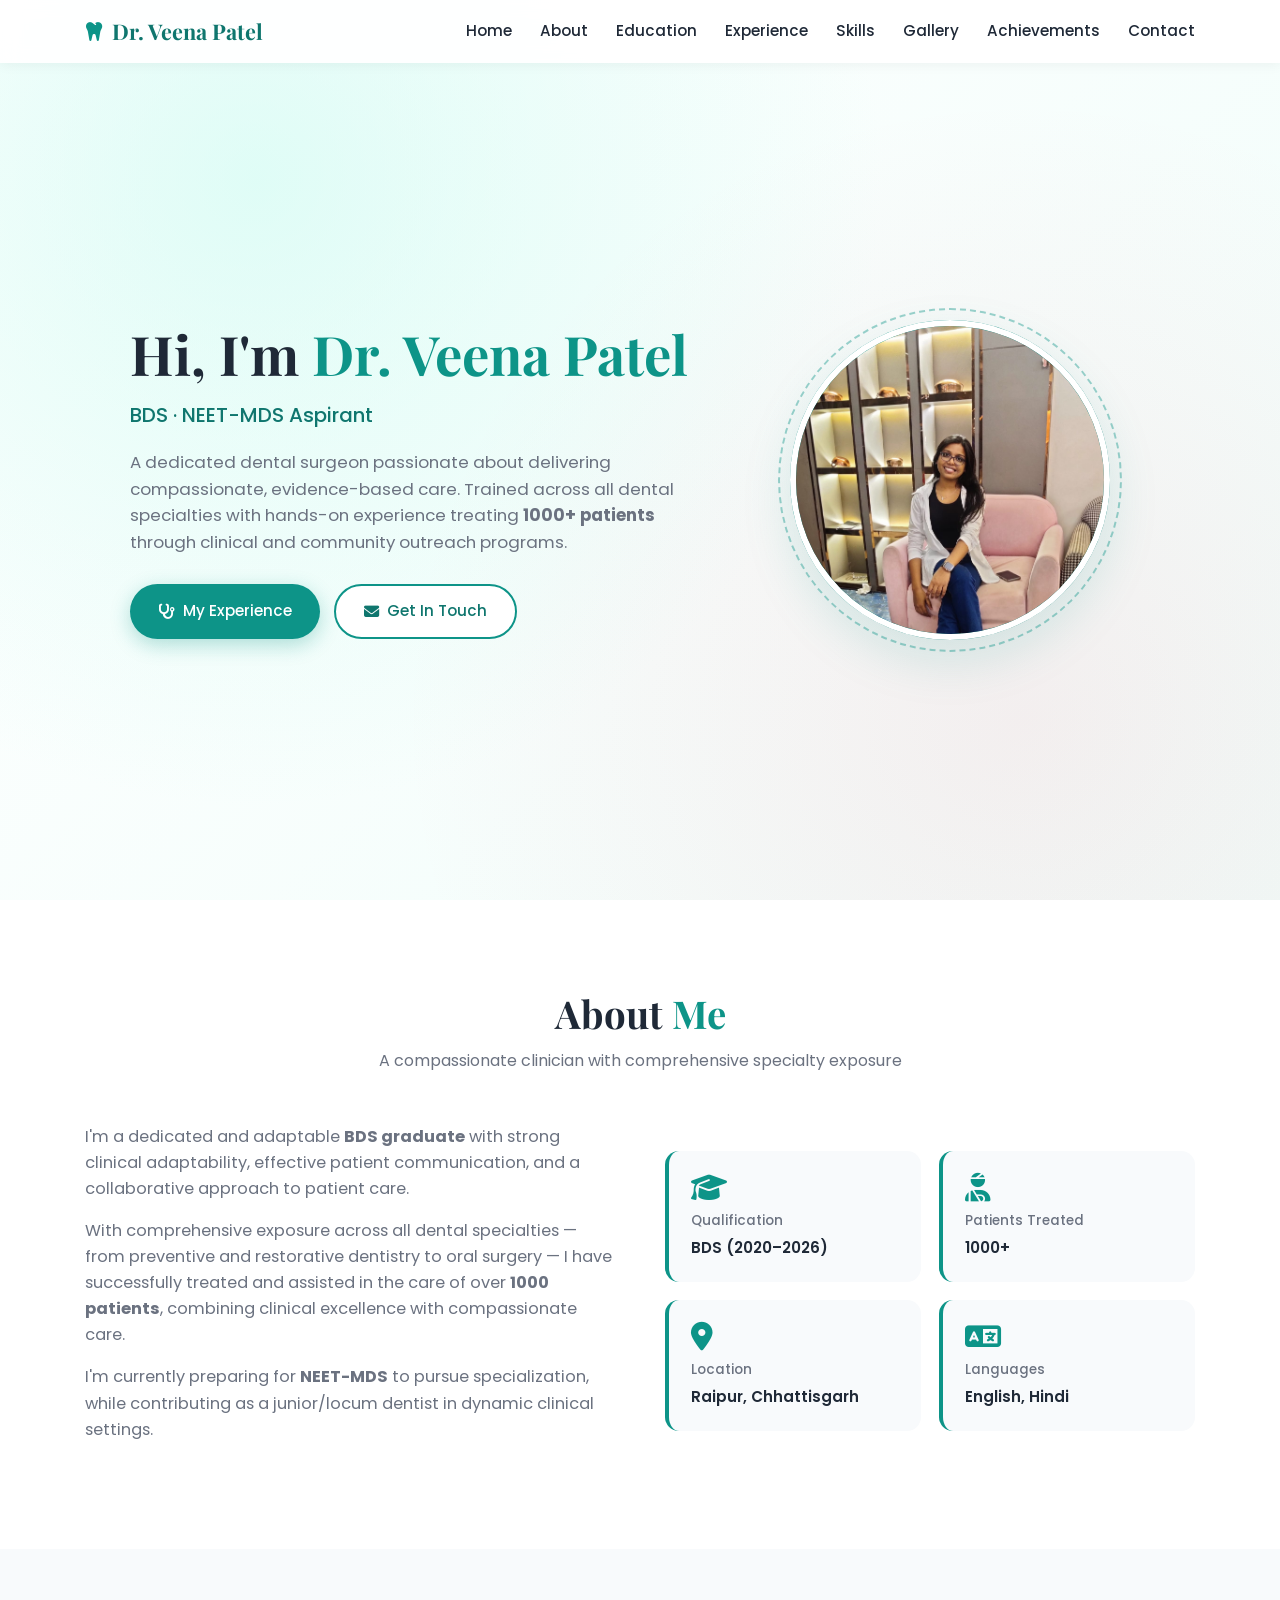
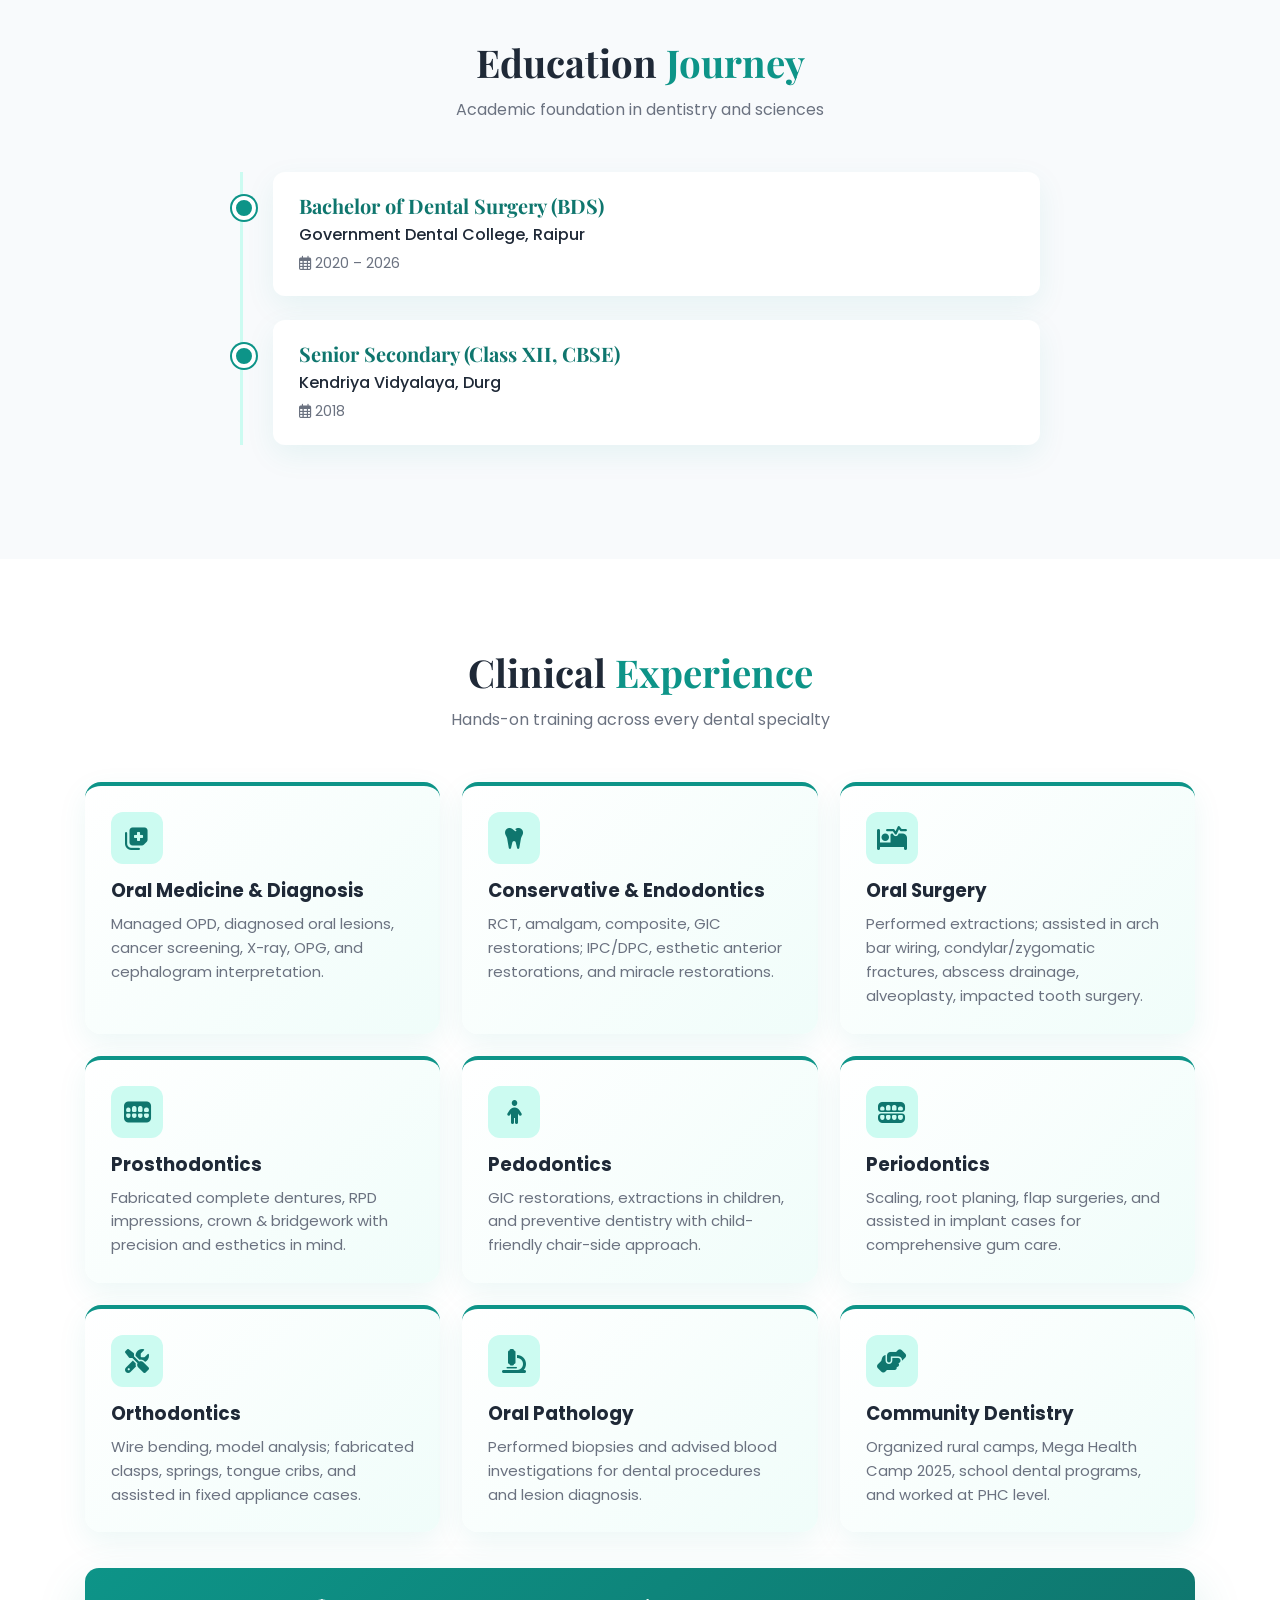
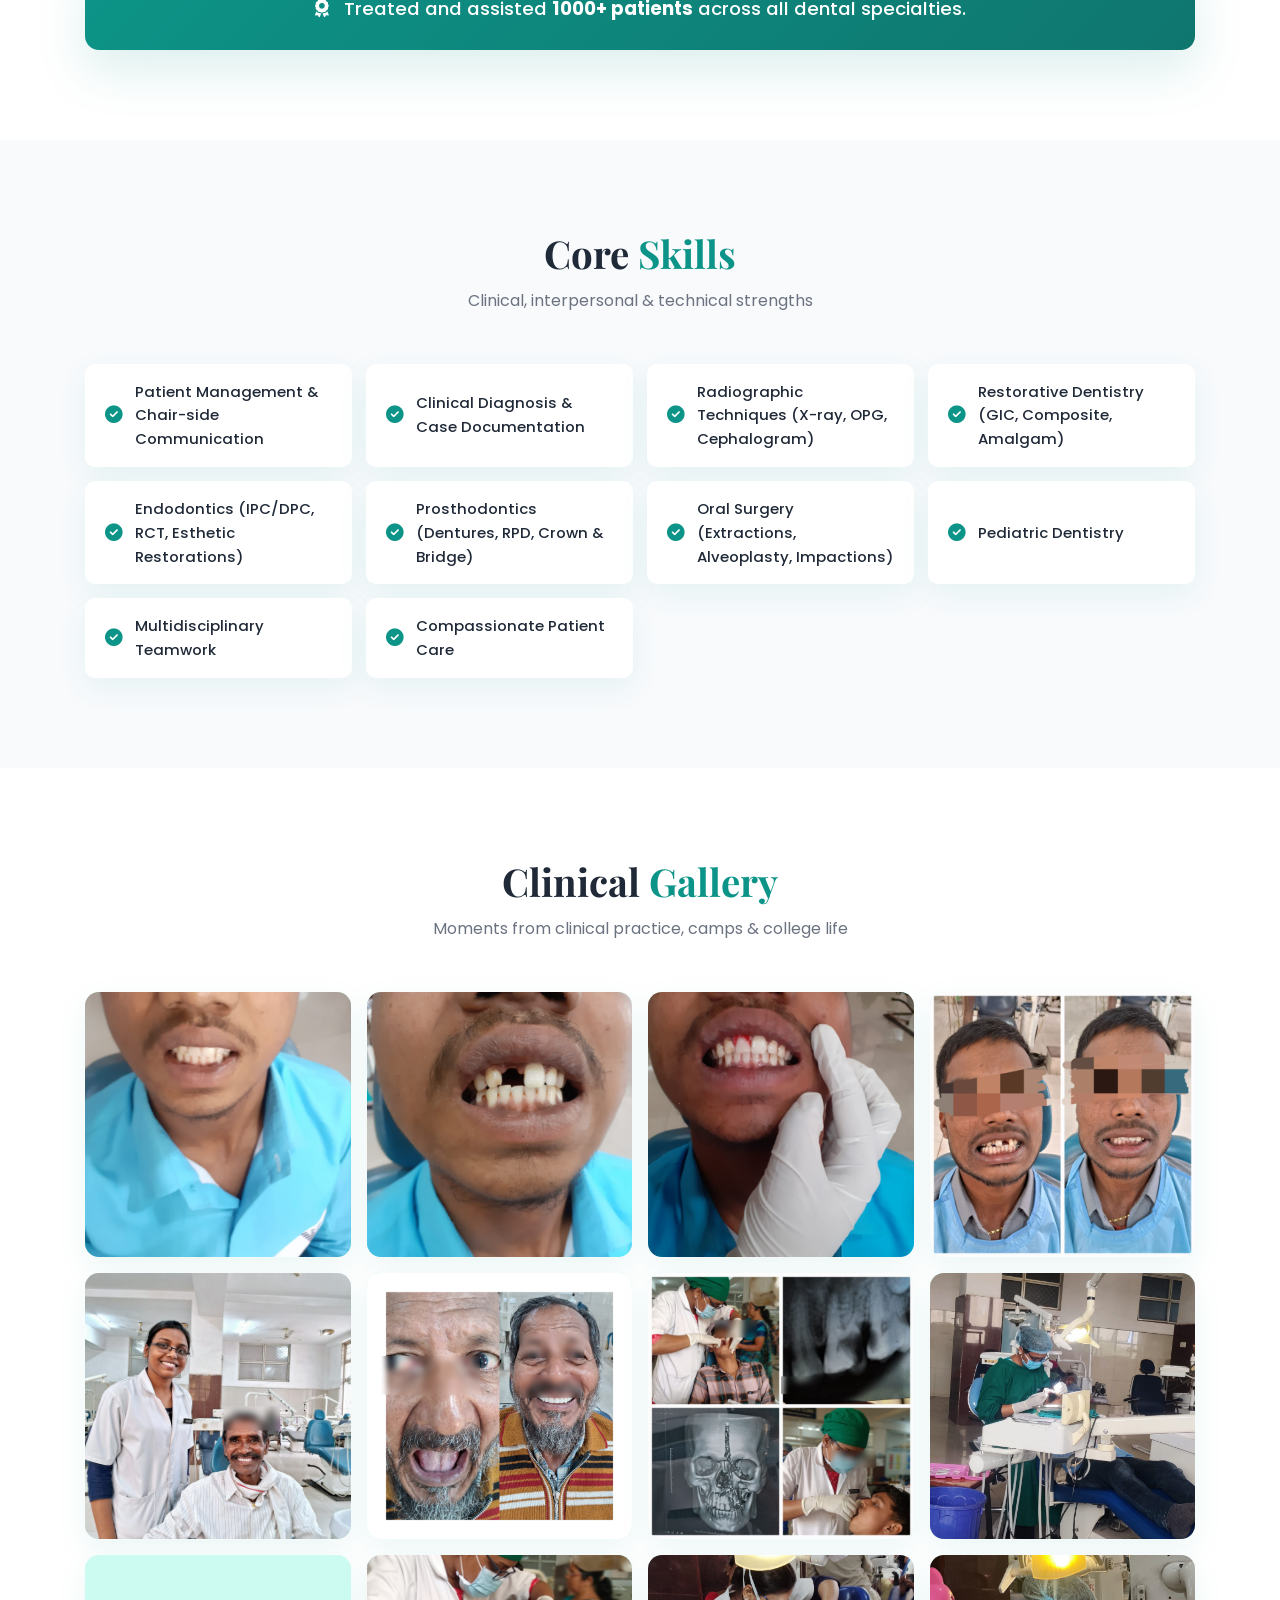
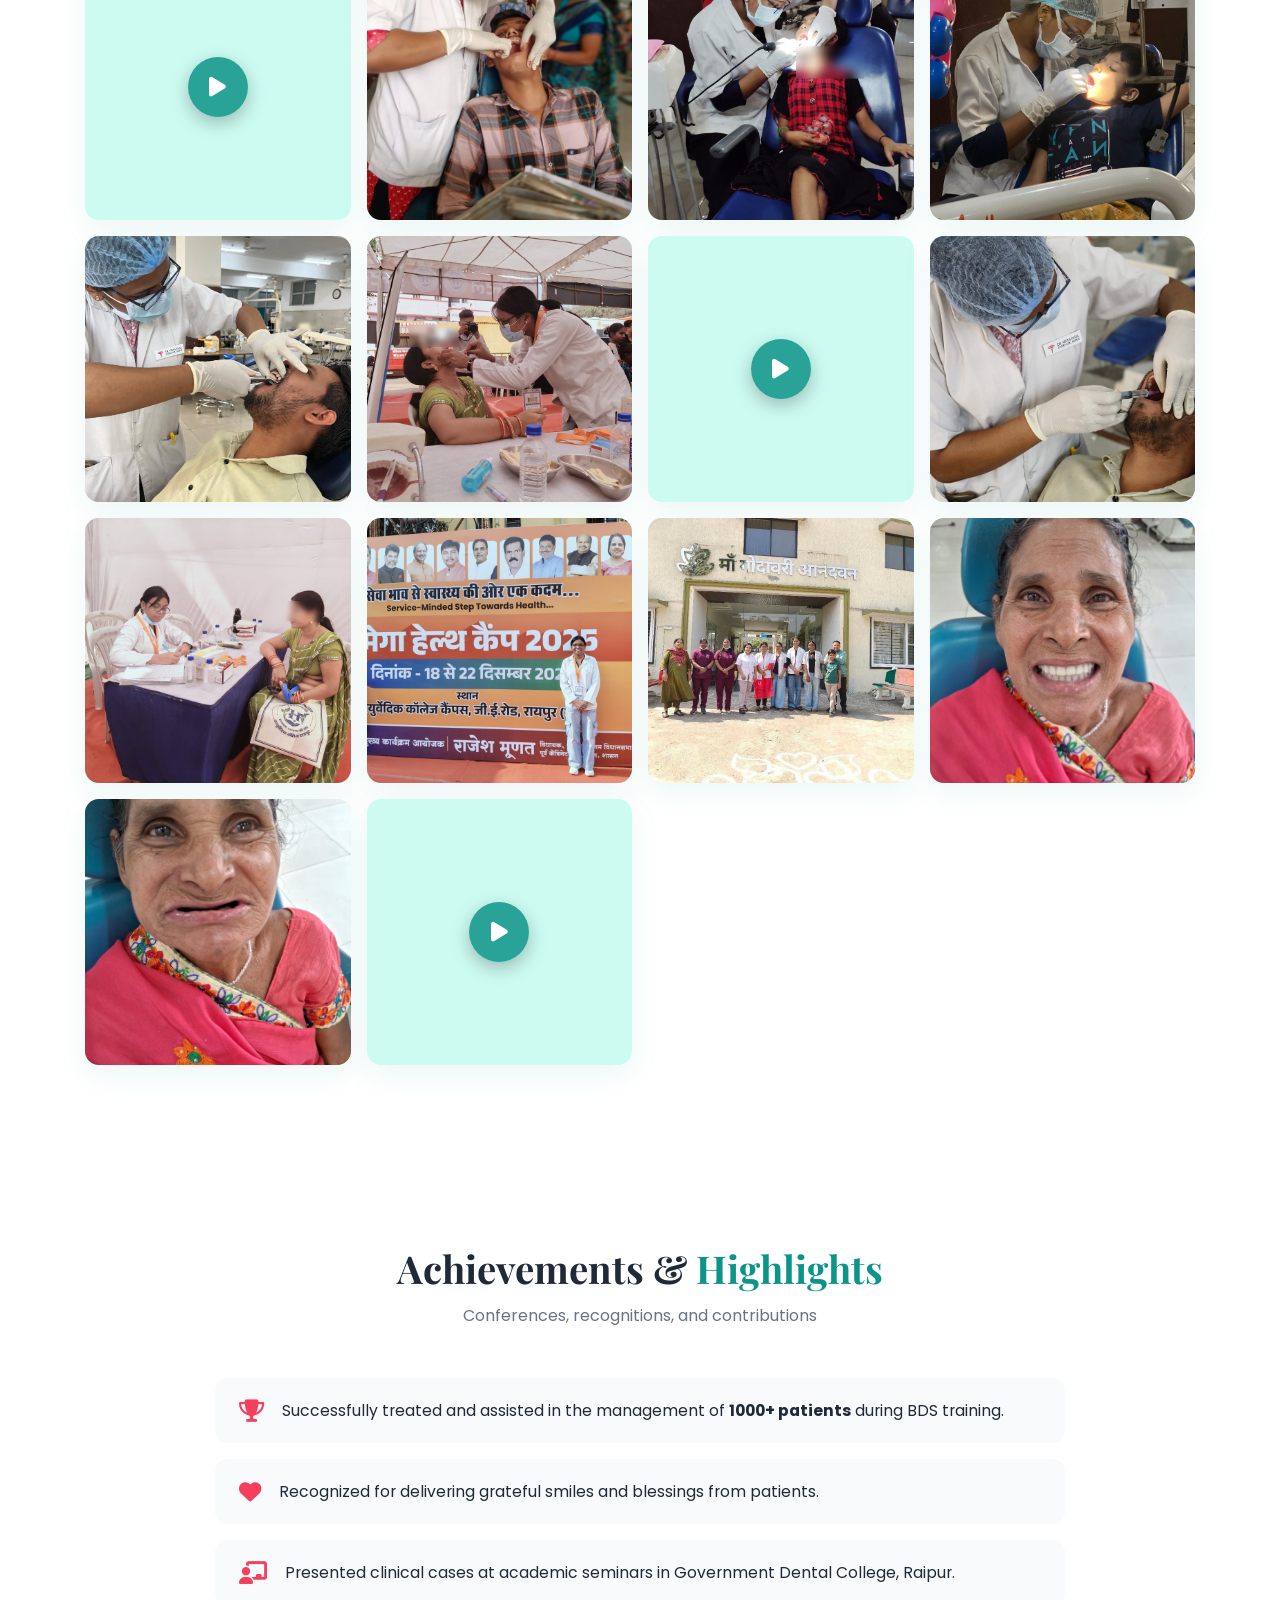
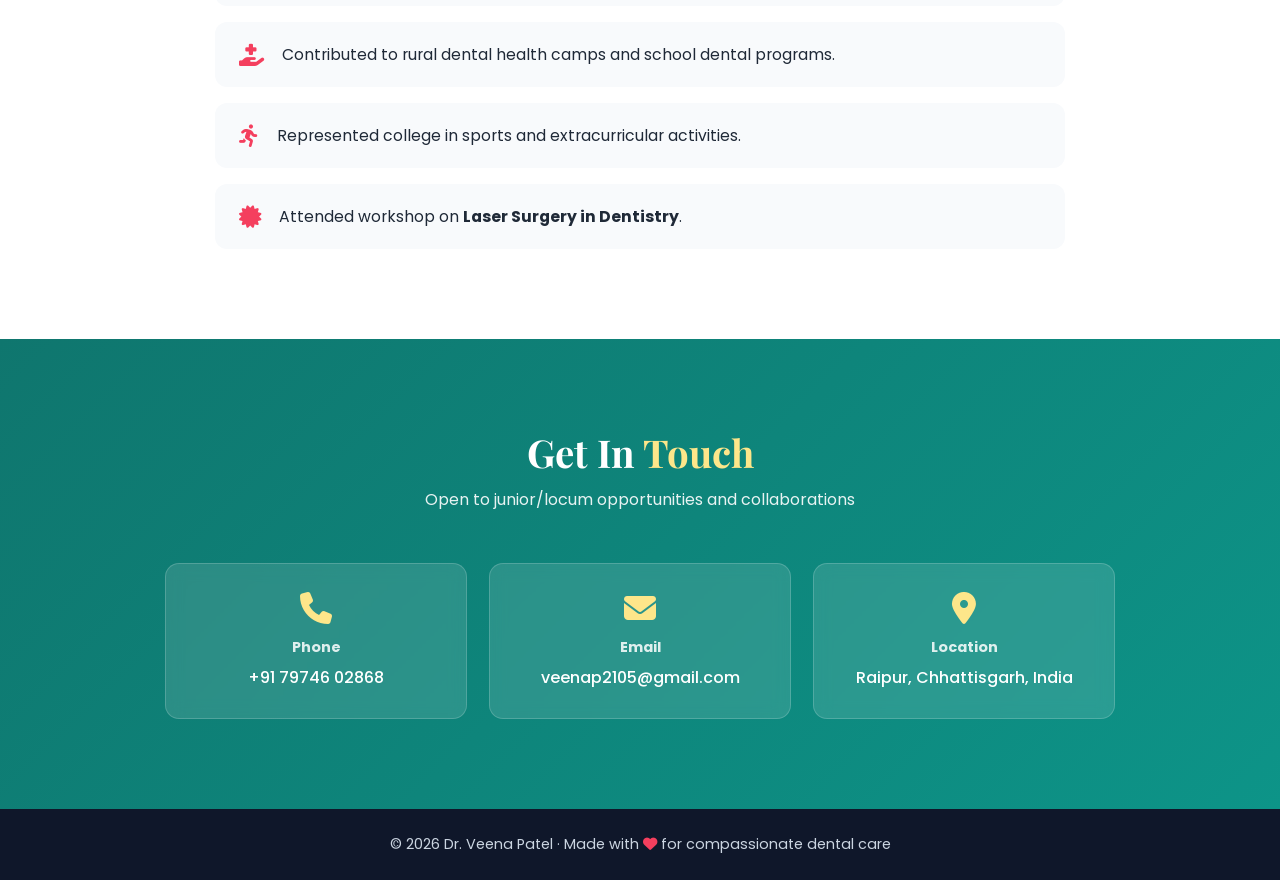
==== commit e593f372: "Update blurred-eye photos, add 3 new gallery items, use real hero photo" ====
--- a/veena.html
+++ b/veena.html
@@ -138,6 +138,12 @@
         }
         @keyframes spin { to { transform: rotate(360deg); } }
         .hero-avatar i { font-size: 8rem; color: white; }
+        .hero-avatar img {
+            width: 100%; height: 100%;
+            object-fit: cover;
+            border-radius: 50%;
+            border: 6px solid white;
+        }
 
         /* Sections */
         section { padding: 90px 0; }
@@ -531,7 +537,7 @@
                     </div>
                 </div>
                 <div class="hero-avatar">
-                    <i class="fas fa-user-md"></i>
+                    <img src="Veena_dental/veena_photo.jpeg" alt="Dr. Veena Patel">
                 </div>
             </div>
         </div>
@@ -708,6 +714,9 @@
                 <div class="gallery-item" data-type="image" data-src="Veena_dental/gallery-15.jpeg"><img src="Veena_dental/gallery-15.jpeg" alt="Dental moment 15" loading="lazy"><div class="gallery-overlay"><i class="fas fa-search-plus"></i></div></div>
                 <div class="gallery-item" data-type="image" data-src="Veena_dental/gallery-16.jpeg"><img src="Veena_dental/gallery-16.jpeg" alt="Dental moment 16" loading="lazy"><div class="gallery-overlay"><i class="fas fa-search-plus"></i></div></div>
                 <div class="gallery-item" data-type="image" data-src="Veena_dental/gallery-17.jpeg"><img src="Veena_dental/gallery-17.jpeg" alt="Dental moment 17" loading="lazy"><div class="gallery-overlay"><i class="fas fa-search-plus"></i></div></div>
+                <div class="gallery-item" data-type="image" data-src="Veena_dental/gallery-18.jpeg"><img src="Veena_dental/gallery-18.jpeg" alt="Dental moment 18" loading="lazy"><div class="gallery-overlay"><i class="fas fa-search-plus"></i></div></div>
+                <div class="gallery-item" data-type="image" data-src="Veena_dental/gallery-19.jpeg"><img src="Veena_dental/gallery-19.jpeg" alt="Dental moment 19" loading="lazy"><div class="gallery-overlay"><i class="fas fa-search-plus"></i></div></div>
+                <div class="gallery-item video-item" data-type="video" data-src="Veena_dental/video-03.mp4"><video src="Veena_dental/video-03.mp4" muted preload="metadata"></video><div class="gallery-overlay"></div></div>
             </div>
         </div>
     </section>
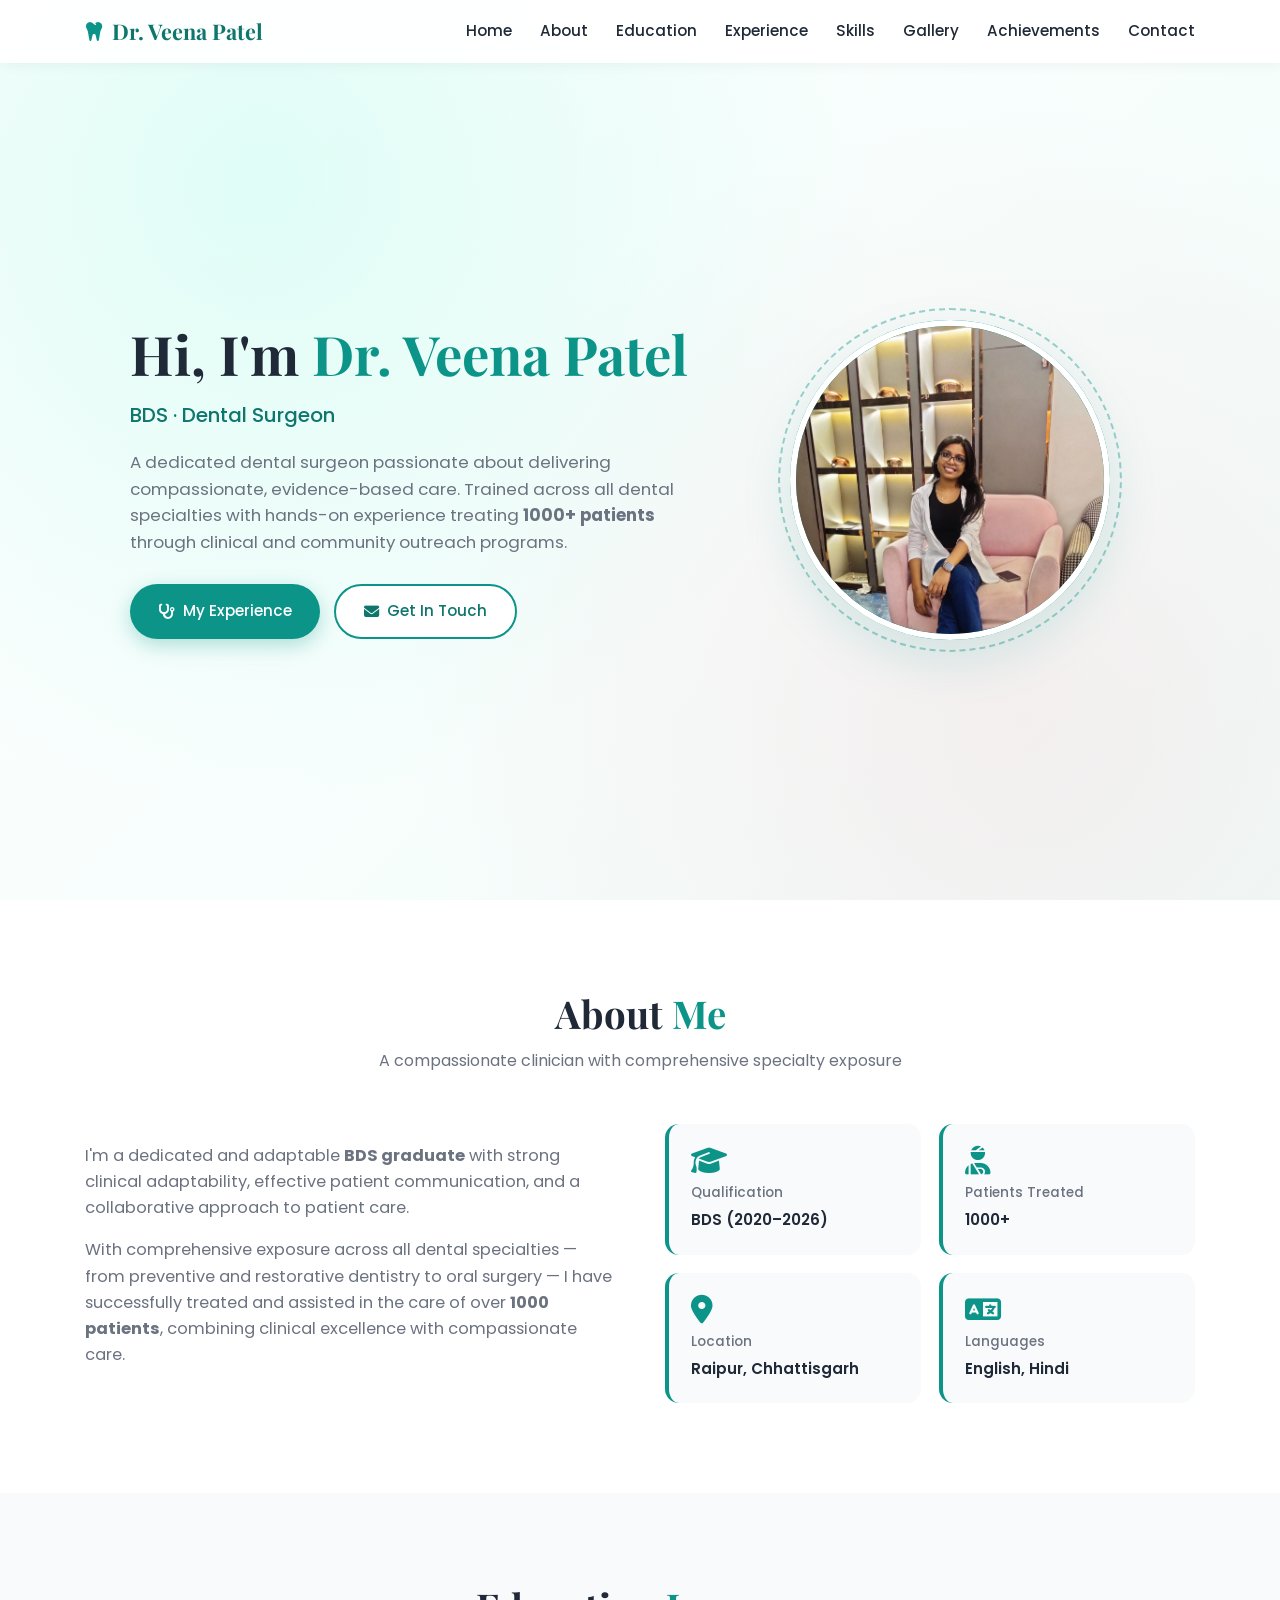
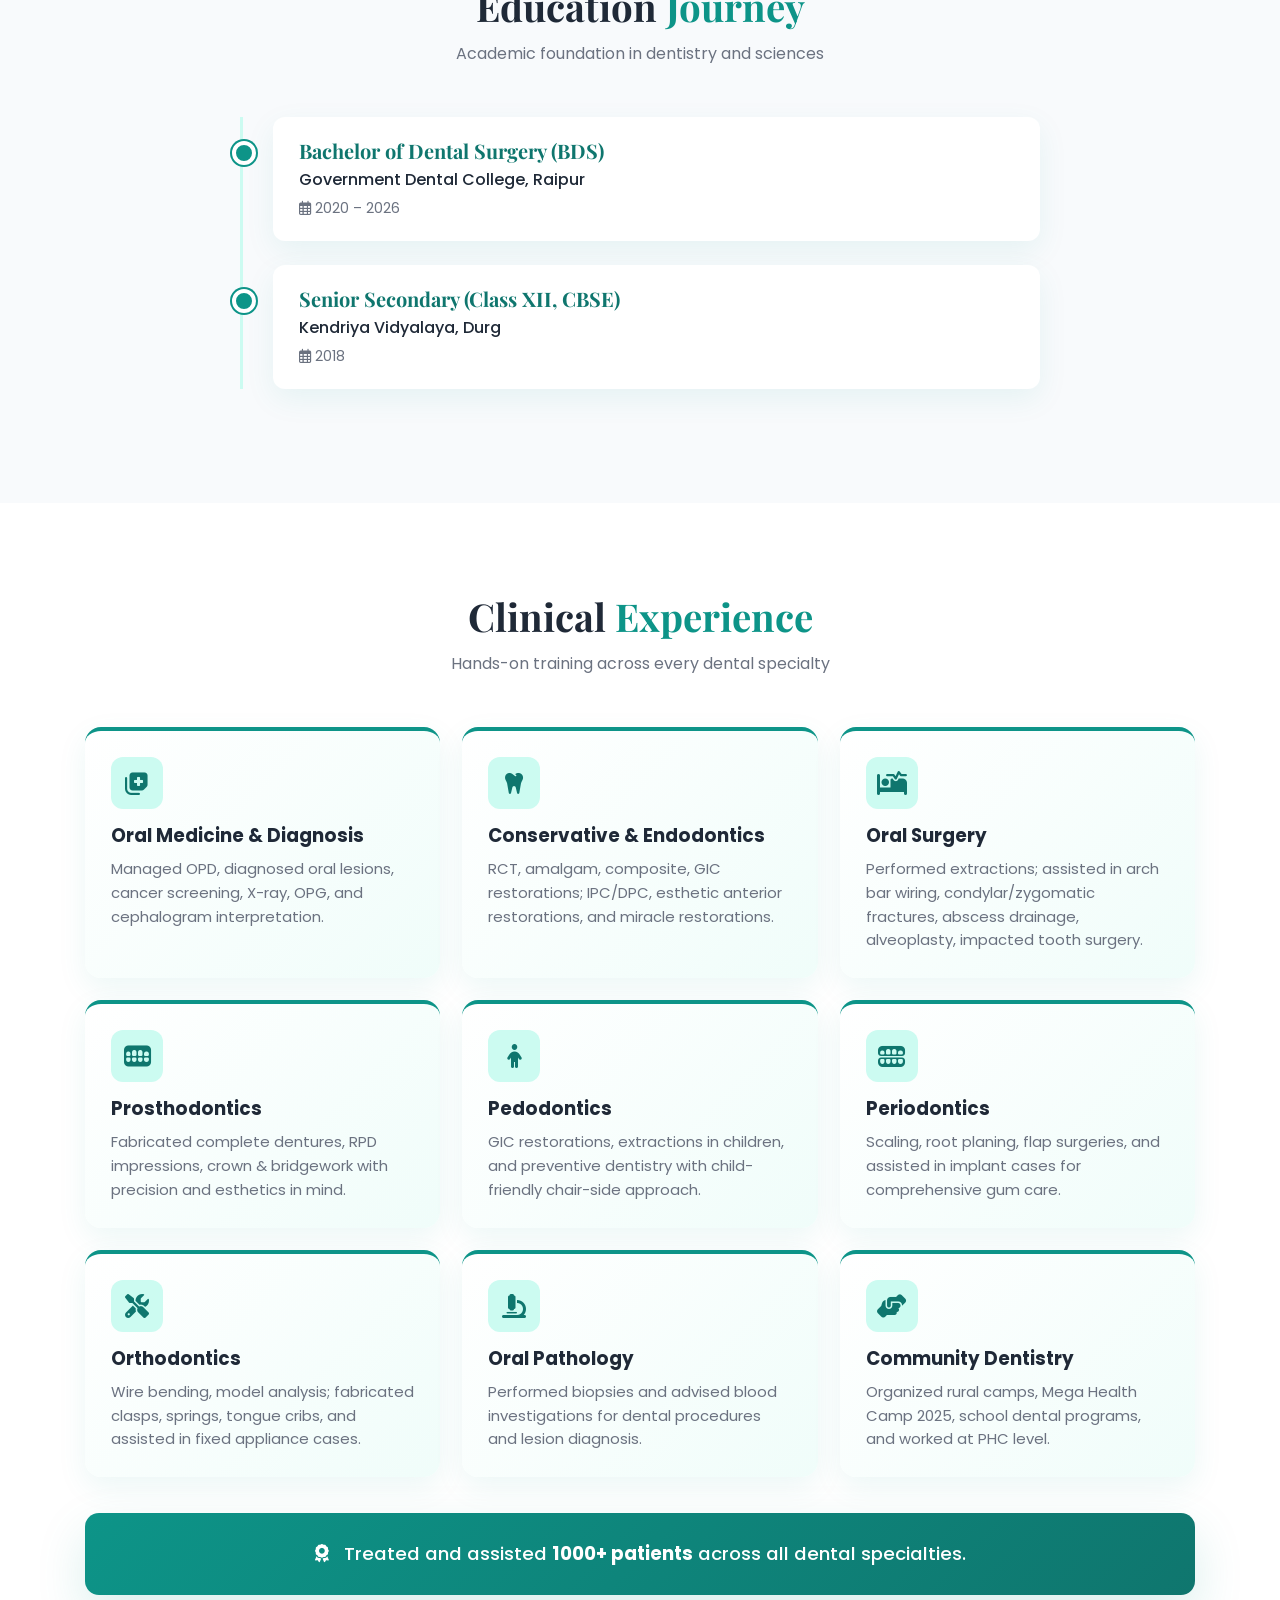
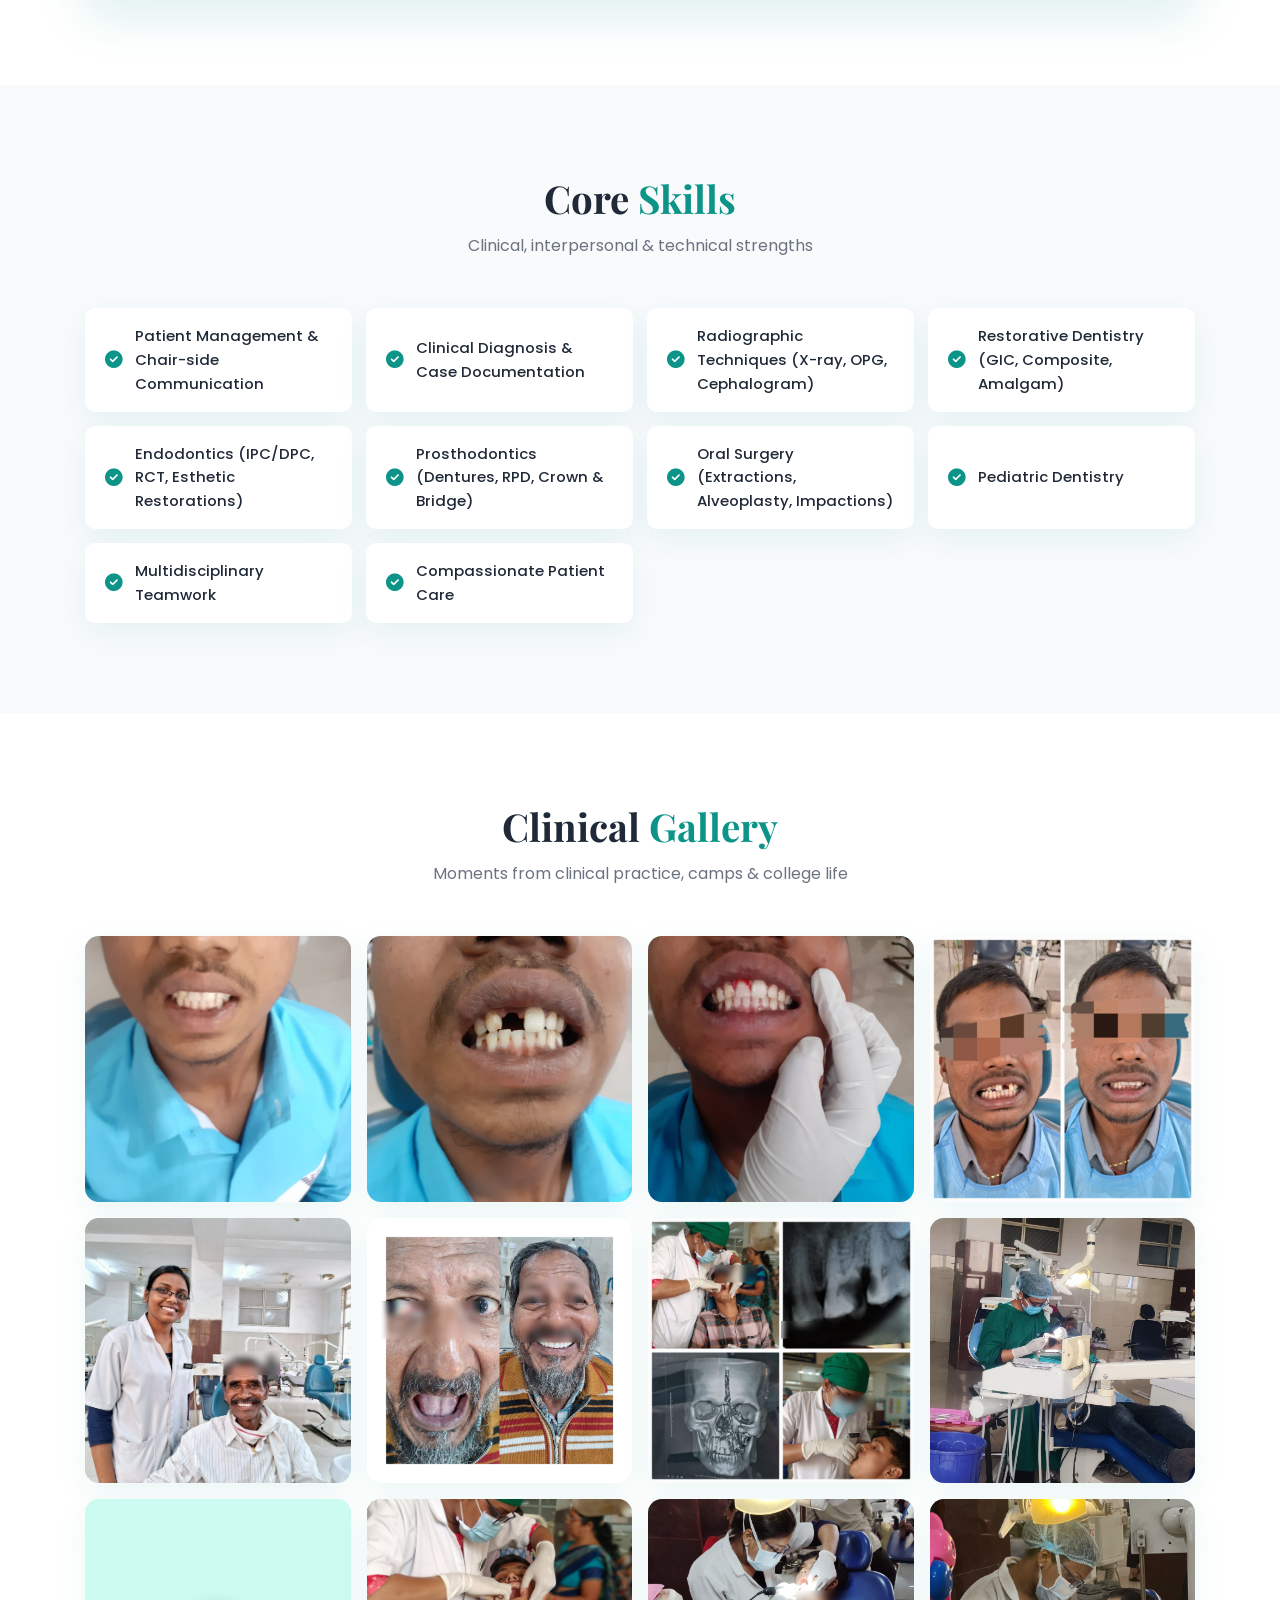
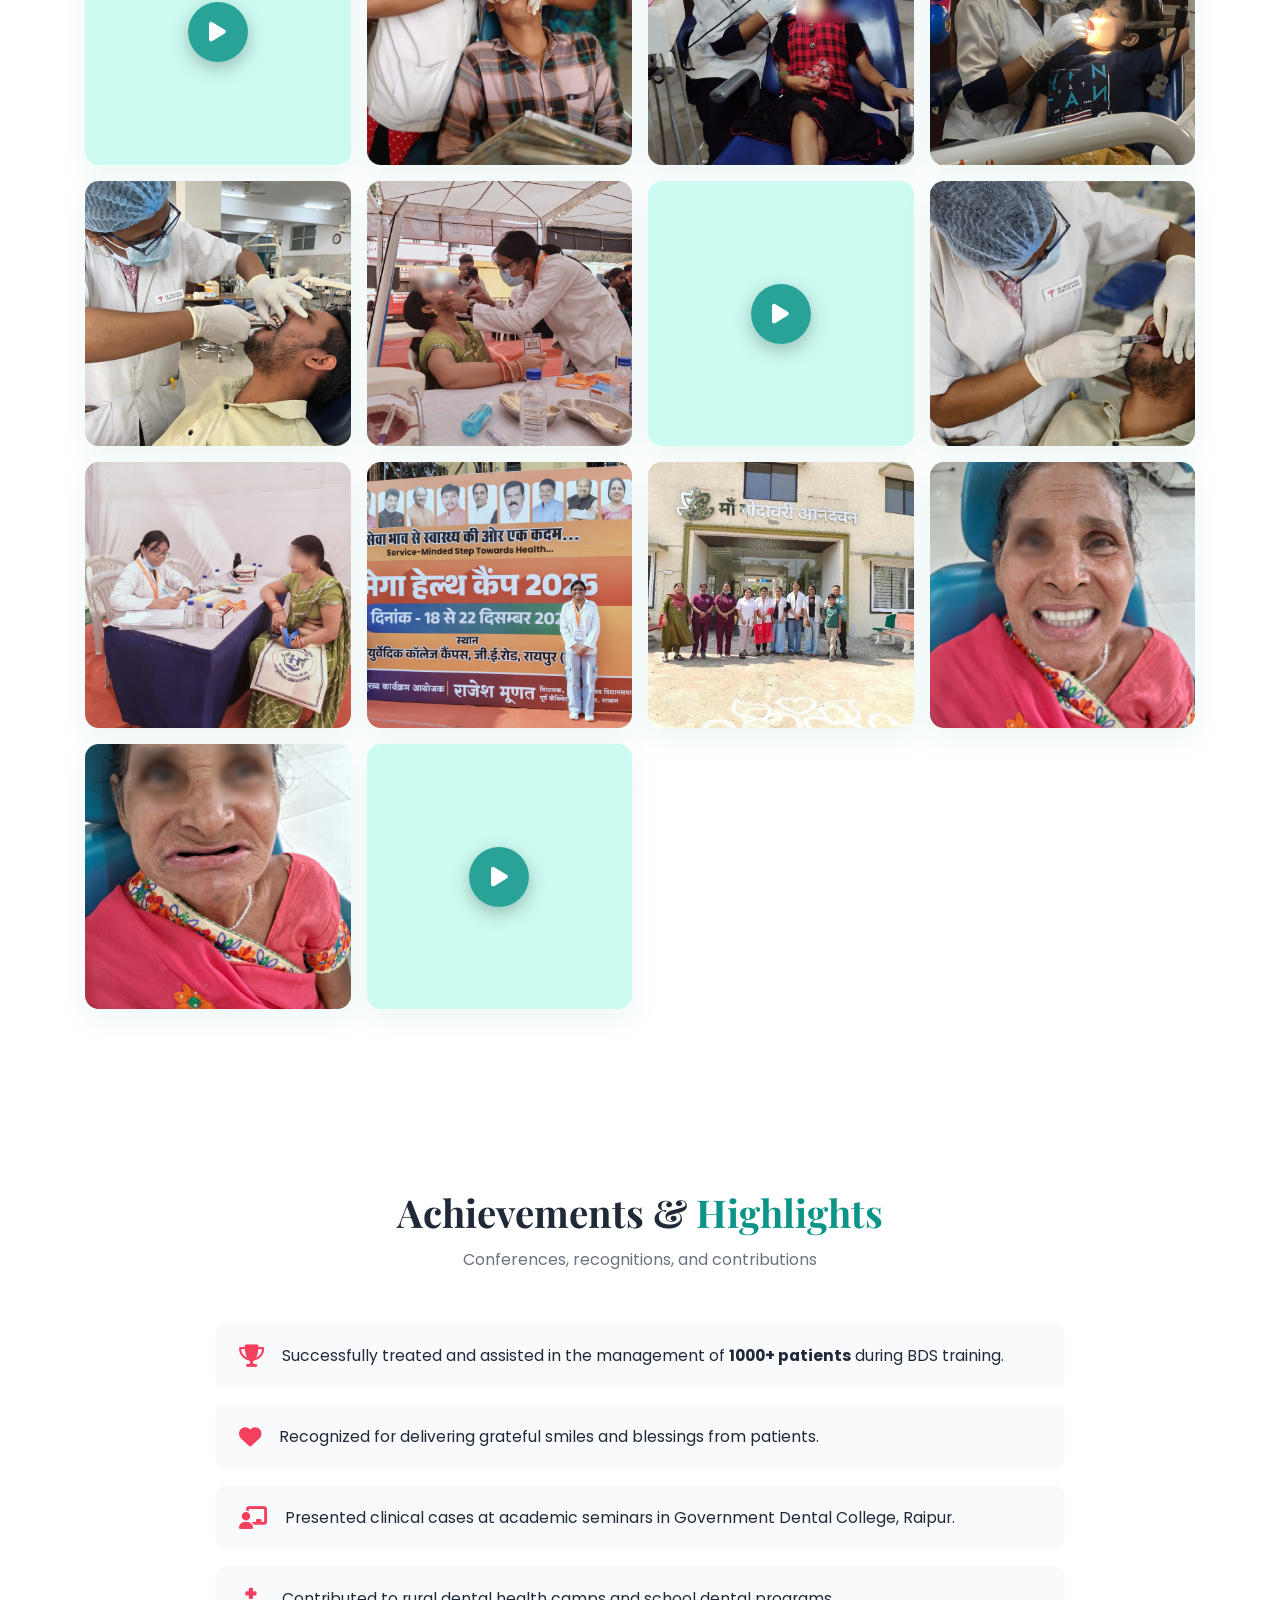
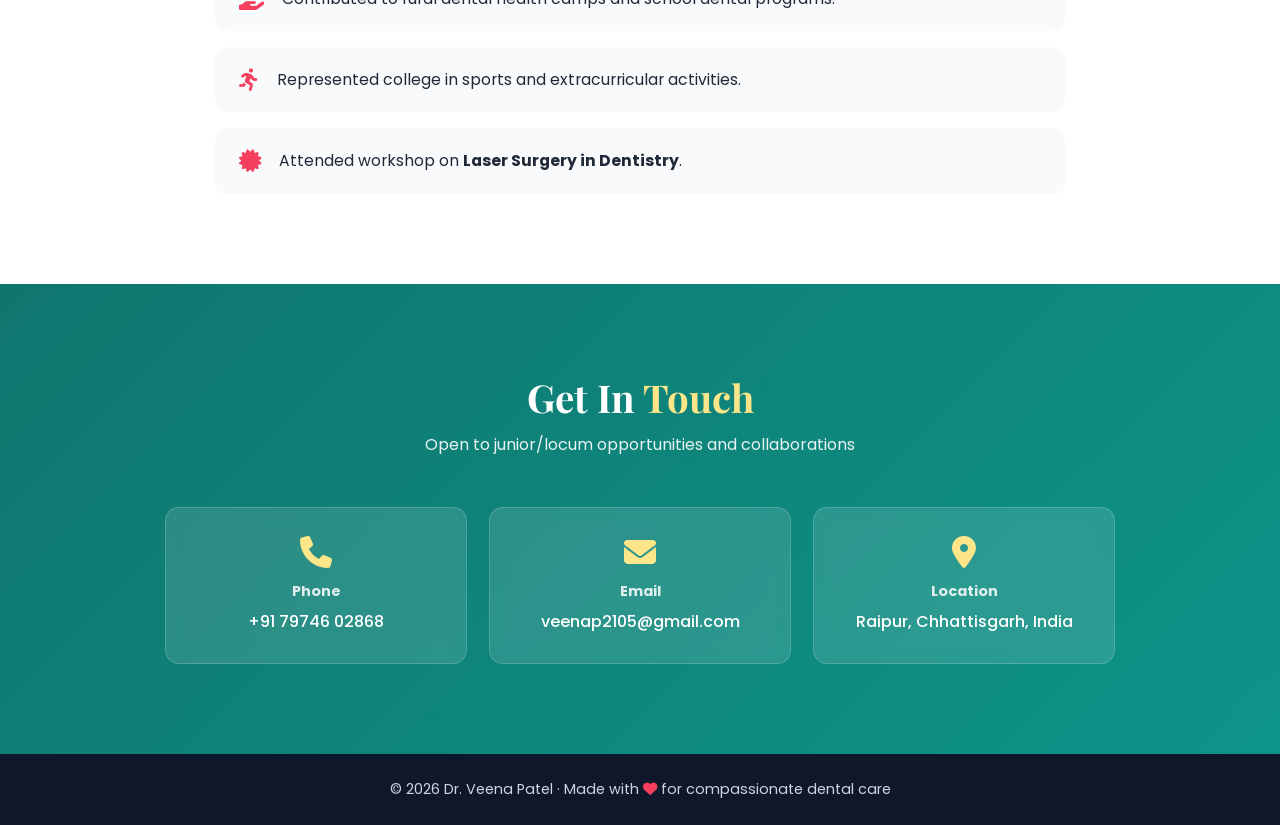
==== commit 8aa13da0: "Blur patient eyes in gallery-18 & 19; remove NEET-MDS references" ====
--- a/veena.html
+++ b/veena.html
@@ -3,7 +3,7 @@
 <head>
     <meta charset="UTF-8">
     <meta name="viewport" content="width=device-width, initial-scale=1.0">
-    <meta name="description" content="Dr. Veena Patel - BDS Graduate, NEET-MDS Aspirant. Dental Surgeon Portfolio.">
+    <meta name="description" content="Dr. Veena Patel - BDS Graduate. Dental Surgeon Portfolio.">
     <title>Dr. Veena Patel | BDS | Dental Surgeon</title>
     <link rel="stylesheet" href="https://cdnjs.cloudflare.com/ajax/libs/font-awesome/6.4.0/css/all.min.css">
     <link href="https://fonts.googleapis.com/css2?family=Poppins:wght@300;400;500;600;700&family=Playfair+Display:wght@600;700&display=swap" rel="stylesheet">
@@ -525,7 +525,7 @@
             <div class="hero-grid">
                 <div>
                     <h1 class="hero-title">Hi, I'm <span class="highlight">Dr. Veena Patel</span></h1>
-                    <p class="hero-subtitle">BDS &middot; NEET-MDS Aspirant</p>
+                    <p class="hero-subtitle">BDS &middot; Dental Surgeon</p>
                     <p class="hero-description">
                         A dedicated dental surgeon passionate about delivering compassionate, evidence-based care.
                         Trained across all dental specialties with hands-on experience treating
@@ -558,10 +558,6 @@
                         With comprehensive exposure across all dental specialties — from preventive and restorative
                         dentistry to oral surgery — I have successfully treated and assisted in the care of
                         over <strong>1000 patients</strong>, combining clinical excellence with compassionate care.
-                    </p>
-                    <p>
-                        I'm currently preparing for <strong>NEET-MDS</strong> to pursue specialization, while
-                        contributing as a junior/locum dentist in dynamic clinical settings.
                     </p>
                 </div>
                 <div class="info-cards">
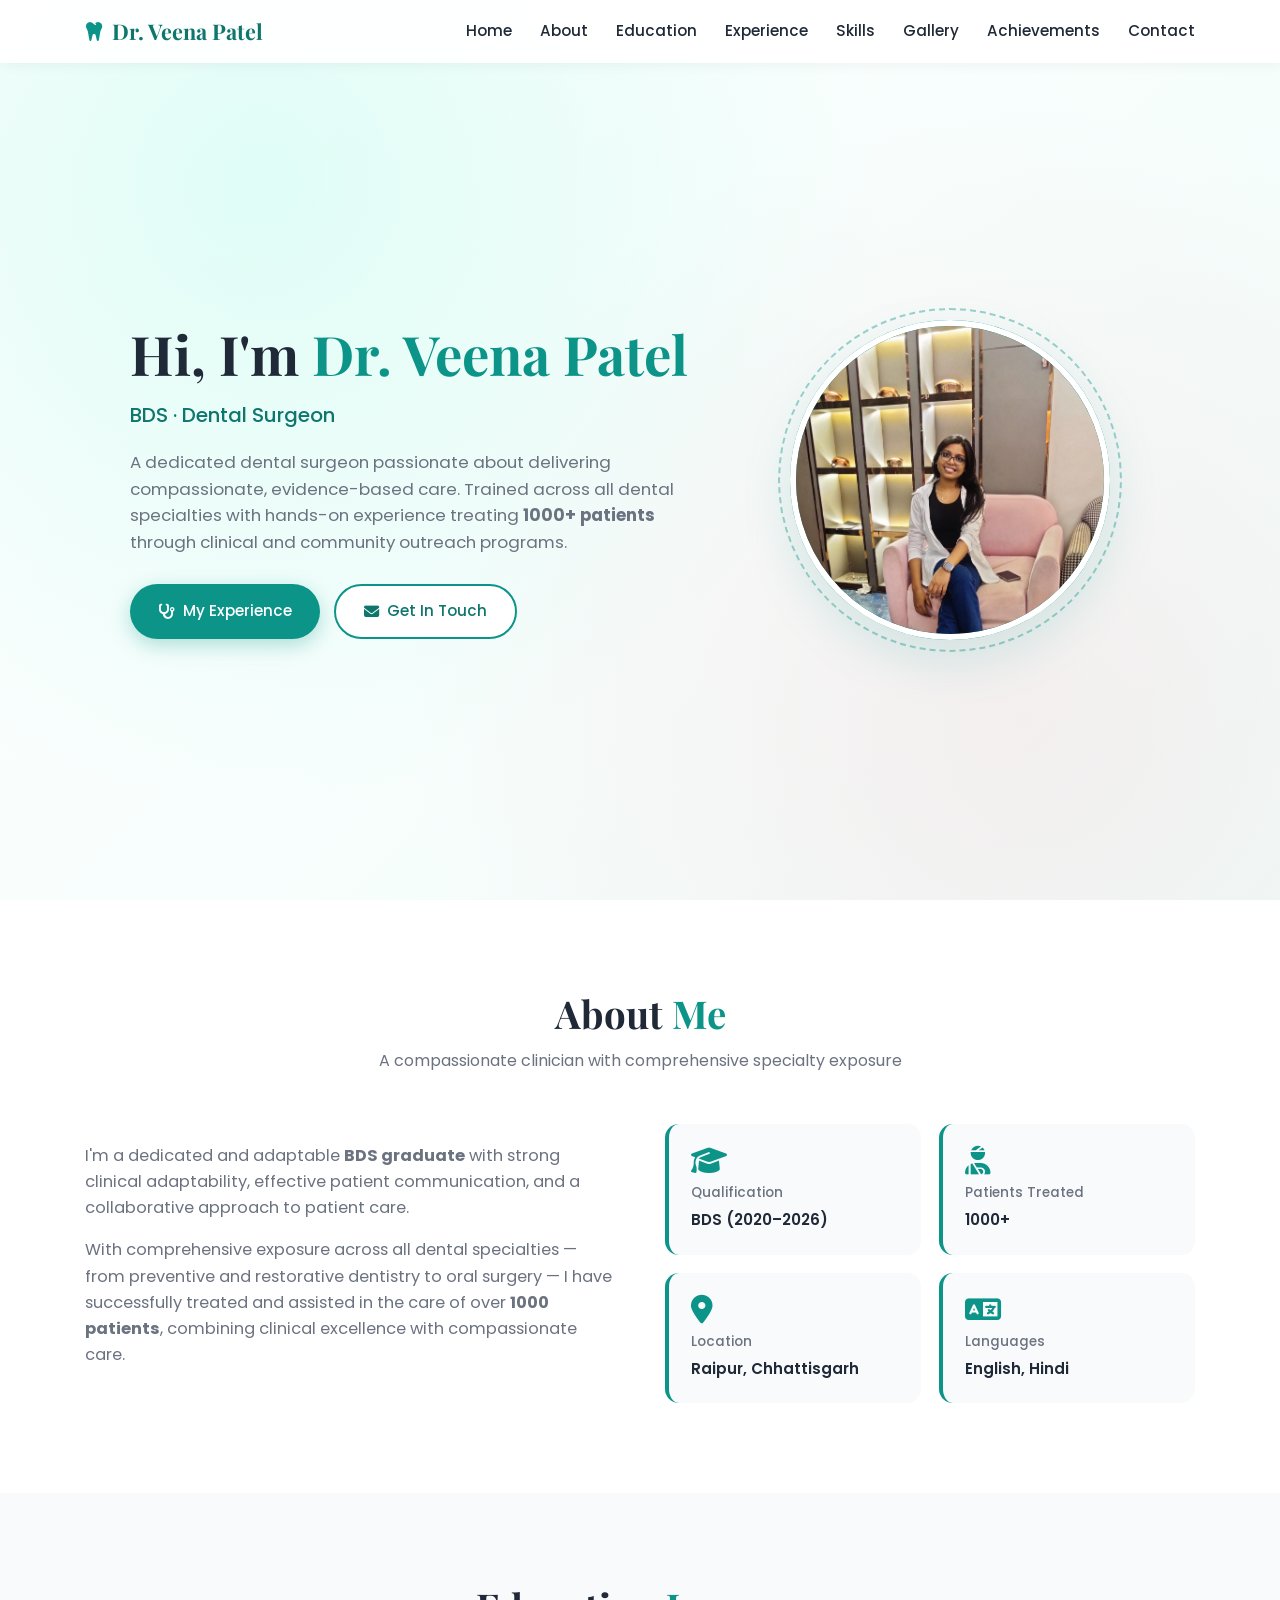
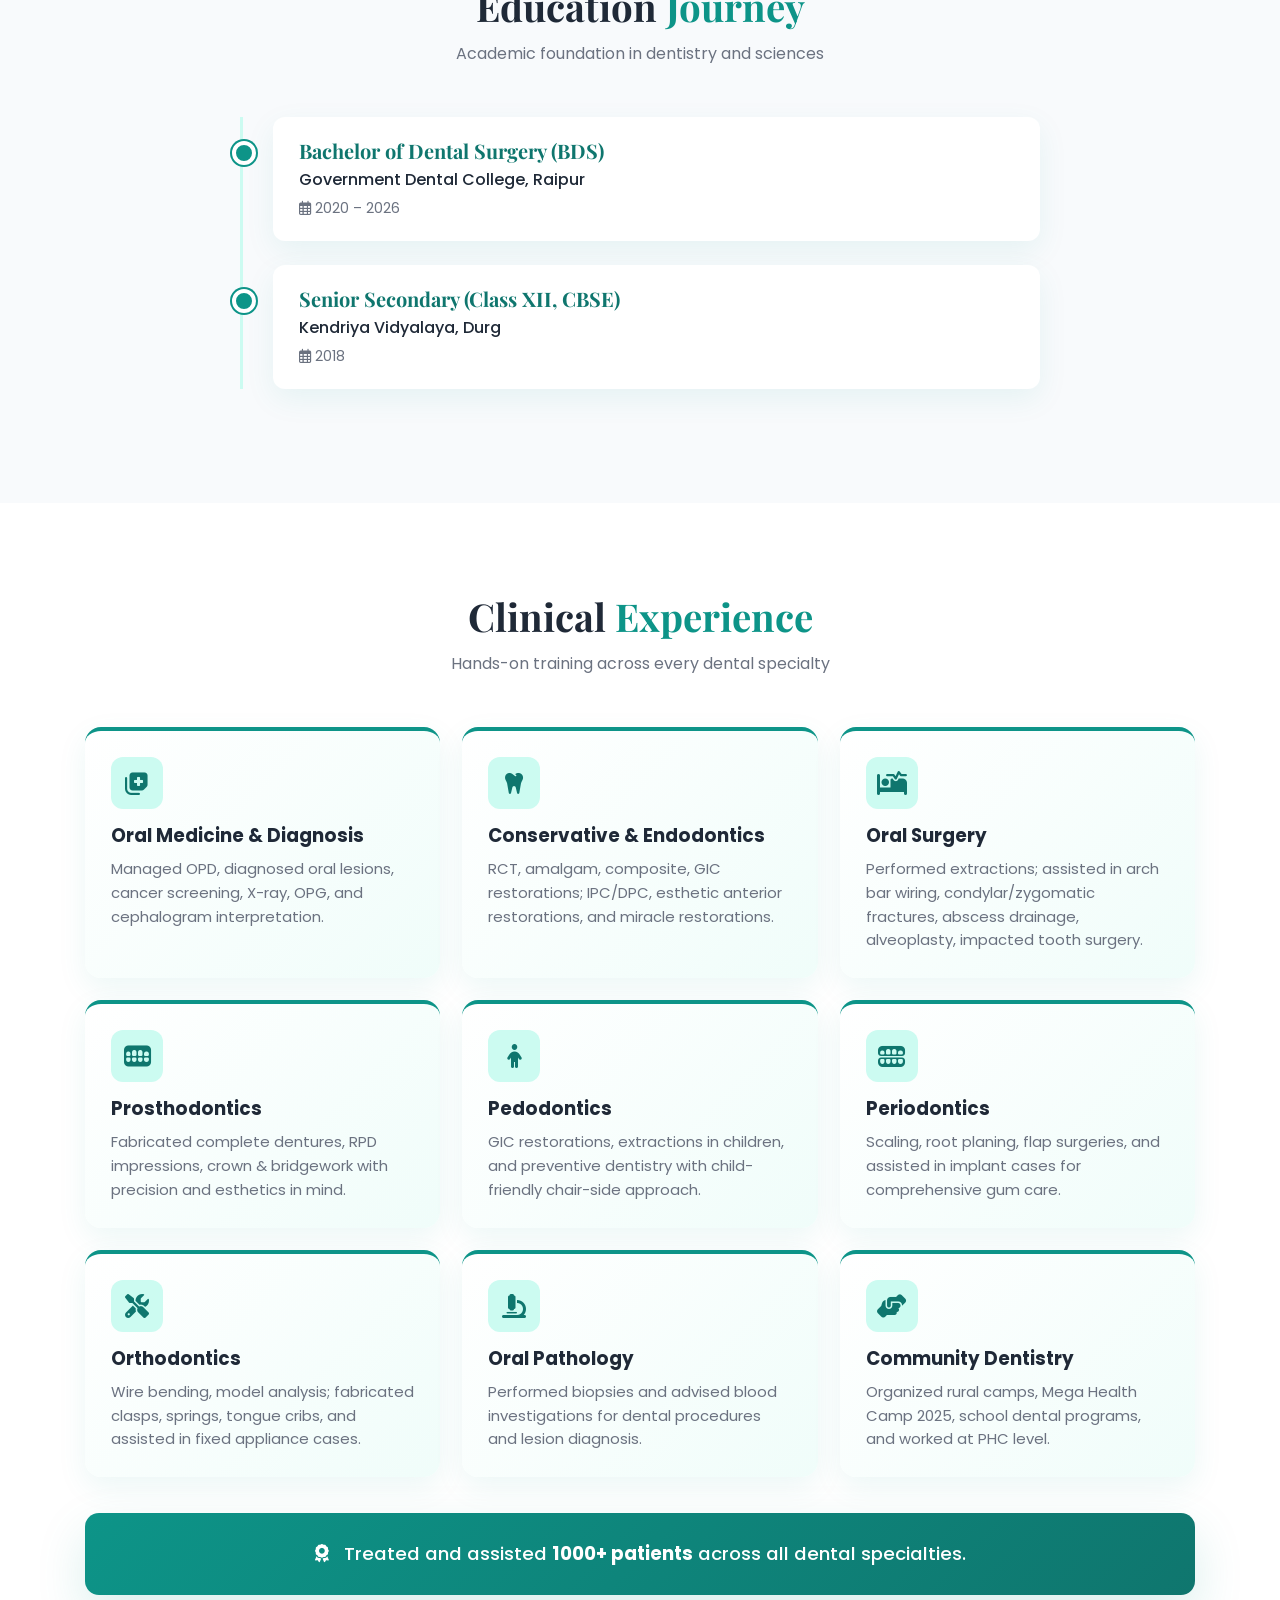
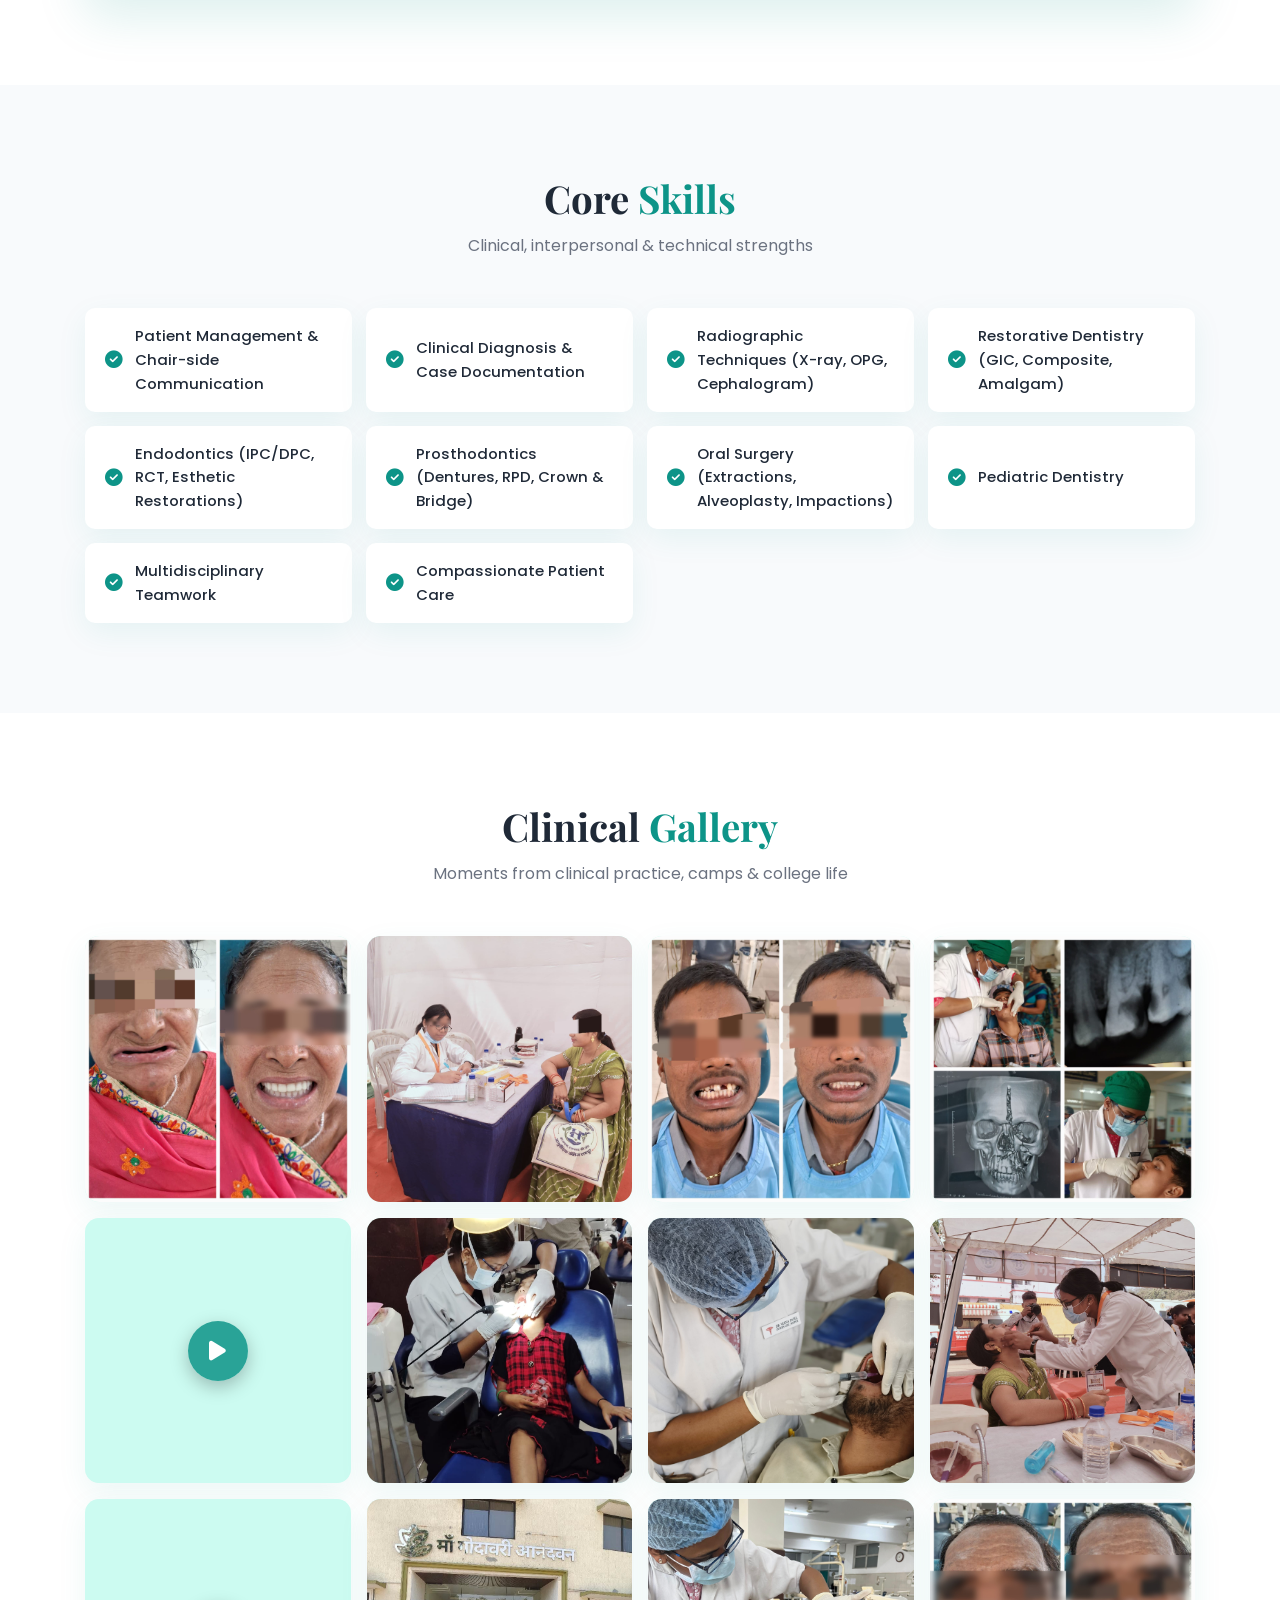
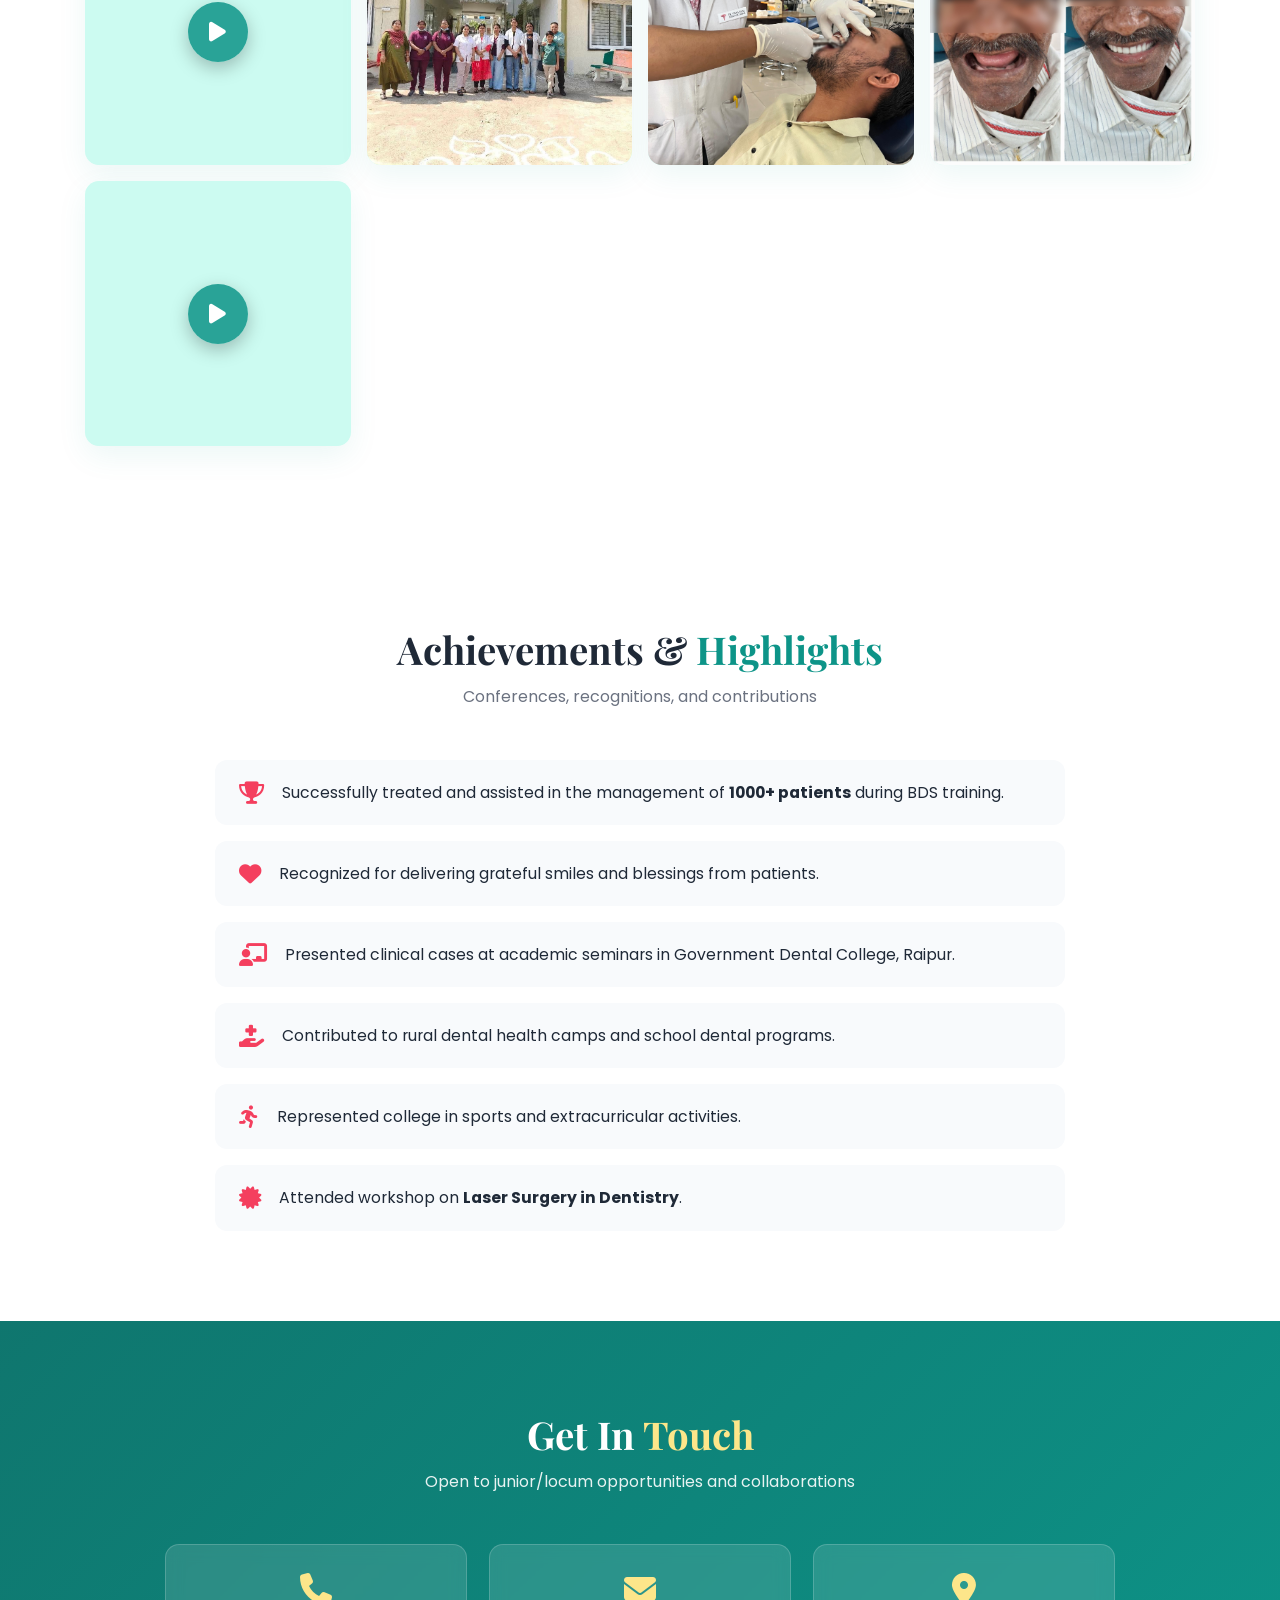
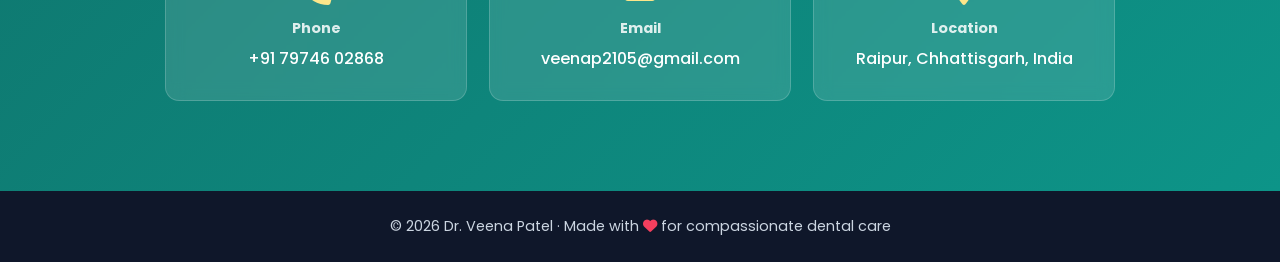
==== commit 64e393ee: "Replace gallery with new set of 10 photos (eyes blurred for privacy)" ====
--- a/veena.html
+++ b/veena.html
@@ -695,23 +695,14 @@
                 <div class="gallery-item" data-type="image" data-src="Veena_dental/gallery-02.jpeg"><img src="Veena_dental/gallery-02.jpeg" alt="Dental moment 2" loading="lazy"><div class="gallery-overlay"><i class="fas fa-search-plus"></i></div></div>
                 <div class="gallery-item" data-type="image" data-src="Veena_dental/gallery-03.jpeg"><img src="Veena_dental/gallery-03.jpeg" alt="Dental moment 3" loading="lazy"><div class="gallery-overlay"><i class="fas fa-search-plus"></i></div></div>
                 <div class="gallery-item" data-type="image" data-src="Veena_dental/gallery-04.jpeg"><img src="Veena_dental/gallery-04.jpeg" alt="Dental moment 4" loading="lazy"><div class="gallery-overlay"><i class="fas fa-search-plus"></i></div></div>
+                <div class="gallery-item video-item" data-type="video" data-src="Veena_dental/video-01.mp4"><video src="Veena_dental/video-01.mp4" muted preload="metadata"></video><div class="gallery-overlay"></div></div>
                 <div class="gallery-item" data-type="image" data-src="Veena_dental/gallery-05.jpeg"><img src="Veena_dental/gallery-05.jpeg" alt="Dental moment 5" loading="lazy"><div class="gallery-overlay"><i class="fas fa-search-plus"></i></div></div>
                 <div class="gallery-item" data-type="image" data-src="Veena_dental/gallery-06.jpeg"><img src="Veena_dental/gallery-06.jpeg" alt="Dental moment 6" loading="lazy"><div class="gallery-overlay"><i class="fas fa-search-plus"></i></div></div>
                 <div class="gallery-item" data-type="image" data-src="Veena_dental/gallery-07.jpeg"><img src="Veena_dental/gallery-07.jpeg" alt="Dental moment 7" loading="lazy"><div class="gallery-overlay"><i class="fas fa-search-plus"></i></div></div>
+                <div class="gallery-item video-item" data-type="video" data-src="Veena_dental/video-02.mp4"><video src="Veena_dental/video-02.mp4" muted preload="metadata"></video><div class="gallery-overlay"></div></div>
                 <div class="gallery-item" data-type="image" data-src="Veena_dental/gallery-08.jpeg"><img src="Veena_dental/gallery-08.jpeg" alt="Dental moment 8" loading="lazy"><div class="gallery-overlay"><i class="fas fa-search-plus"></i></div></div>
-                <div class="gallery-item video-item" data-type="video" data-src="Veena_dental/video-01.mp4"><video src="Veena_dental/video-01.mp4" muted preload="metadata"></video><div class="gallery-overlay"></div></div>
                 <div class="gallery-item" data-type="image" data-src="Veena_dental/gallery-09.jpeg"><img src="Veena_dental/gallery-09.jpeg" alt="Dental moment 9" loading="lazy"><div class="gallery-overlay"><i class="fas fa-search-plus"></i></div></div>
                 <div class="gallery-item" data-type="image" data-src="Veena_dental/gallery-10.jpeg"><img src="Veena_dental/gallery-10.jpeg" alt="Dental moment 10" loading="lazy"><div class="gallery-overlay"><i class="fas fa-search-plus"></i></div></div>
-                <div class="gallery-item" data-type="image" data-src="Veena_dental/gallery-11.jpeg"><img src="Veena_dental/gallery-11.jpeg" alt="Dental moment 11" loading="lazy"><div class="gallery-overlay"><i class="fas fa-search-plus"></i></div></div>
-                <div class="gallery-item" data-type="image" data-src="Veena_dental/gallery-12.jpeg"><img src="Veena_dental/gallery-12.jpeg" alt="Dental moment 12" loading="lazy"><div class="gallery-overlay"><i class="fas fa-search-plus"></i></div></div>
-                <div class="gallery-item" data-type="image" data-src="Veena_dental/gallery-13.jpeg"><img src="Veena_dental/gallery-13.jpeg" alt="Dental moment 13" loading="lazy"><div class="gallery-overlay"><i class="fas fa-search-plus"></i></div></div>
-                <div class="gallery-item video-item" data-type="video" data-src="Veena_dental/video-02.mp4"><video src="Veena_dental/video-02.mp4" muted preload="metadata"></video><div class="gallery-overlay"></div></div>
-                <div class="gallery-item" data-type="image" data-src="Veena_dental/gallery-14.jpeg"><img src="Veena_dental/gallery-14.jpeg" alt="Dental moment 14" loading="lazy"><div class="gallery-overlay"><i class="fas fa-search-plus"></i></div></div>
-                <div class="gallery-item" data-type="image" data-src="Veena_dental/gallery-15.jpeg"><img src="Veena_dental/gallery-15.jpeg" alt="Dental moment 15" loading="lazy"><div class="gallery-overlay"><i class="fas fa-search-plus"></i></div></div>
-                <div class="gallery-item" data-type="image" data-src="Veena_dental/gallery-16.jpeg"><img src="Veena_dental/gallery-16.jpeg" alt="Dental moment 16" loading="lazy"><div class="gallery-overlay"><i class="fas fa-search-plus"></i></div></div>
-                <div class="gallery-item" data-type="image" data-src="Veena_dental/gallery-17.jpeg"><img src="Veena_dental/gallery-17.jpeg" alt="Dental moment 17" loading="lazy"><div class="gallery-overlay"><i class="fas fa-search-plus"></i></div></div>
-                <div class="gallery-item" data-type="image" data-src="Veena_dental/gallery-18.jpeg"><img src="Veena_dental/gallery-18.jpeg" alt="Dental moment 18" loading="lazy"><div class="gallery-overlay"><i class="fas fa-search-plus"></i></div></div>
-                <div class="gallery-item" data-type="image" data-src="Veena_dental/gallery-19.jpeg"><img src="Veena_dental/gallery-19.jpeg" alt="Dental moment 19" loading="lazy"><div class="gallery-overlay"><i class="fas fa-search-plus"></i></div></div>
                 <div class="gallery-item video-item" data-type="video" data-src="Veena_dental/video-03.mp4"><video src="Veena_dental/video-03.mp4" muted preload="metadata"></video><div class="gallery-overlay"></div></div>
             </div>
         </div>
